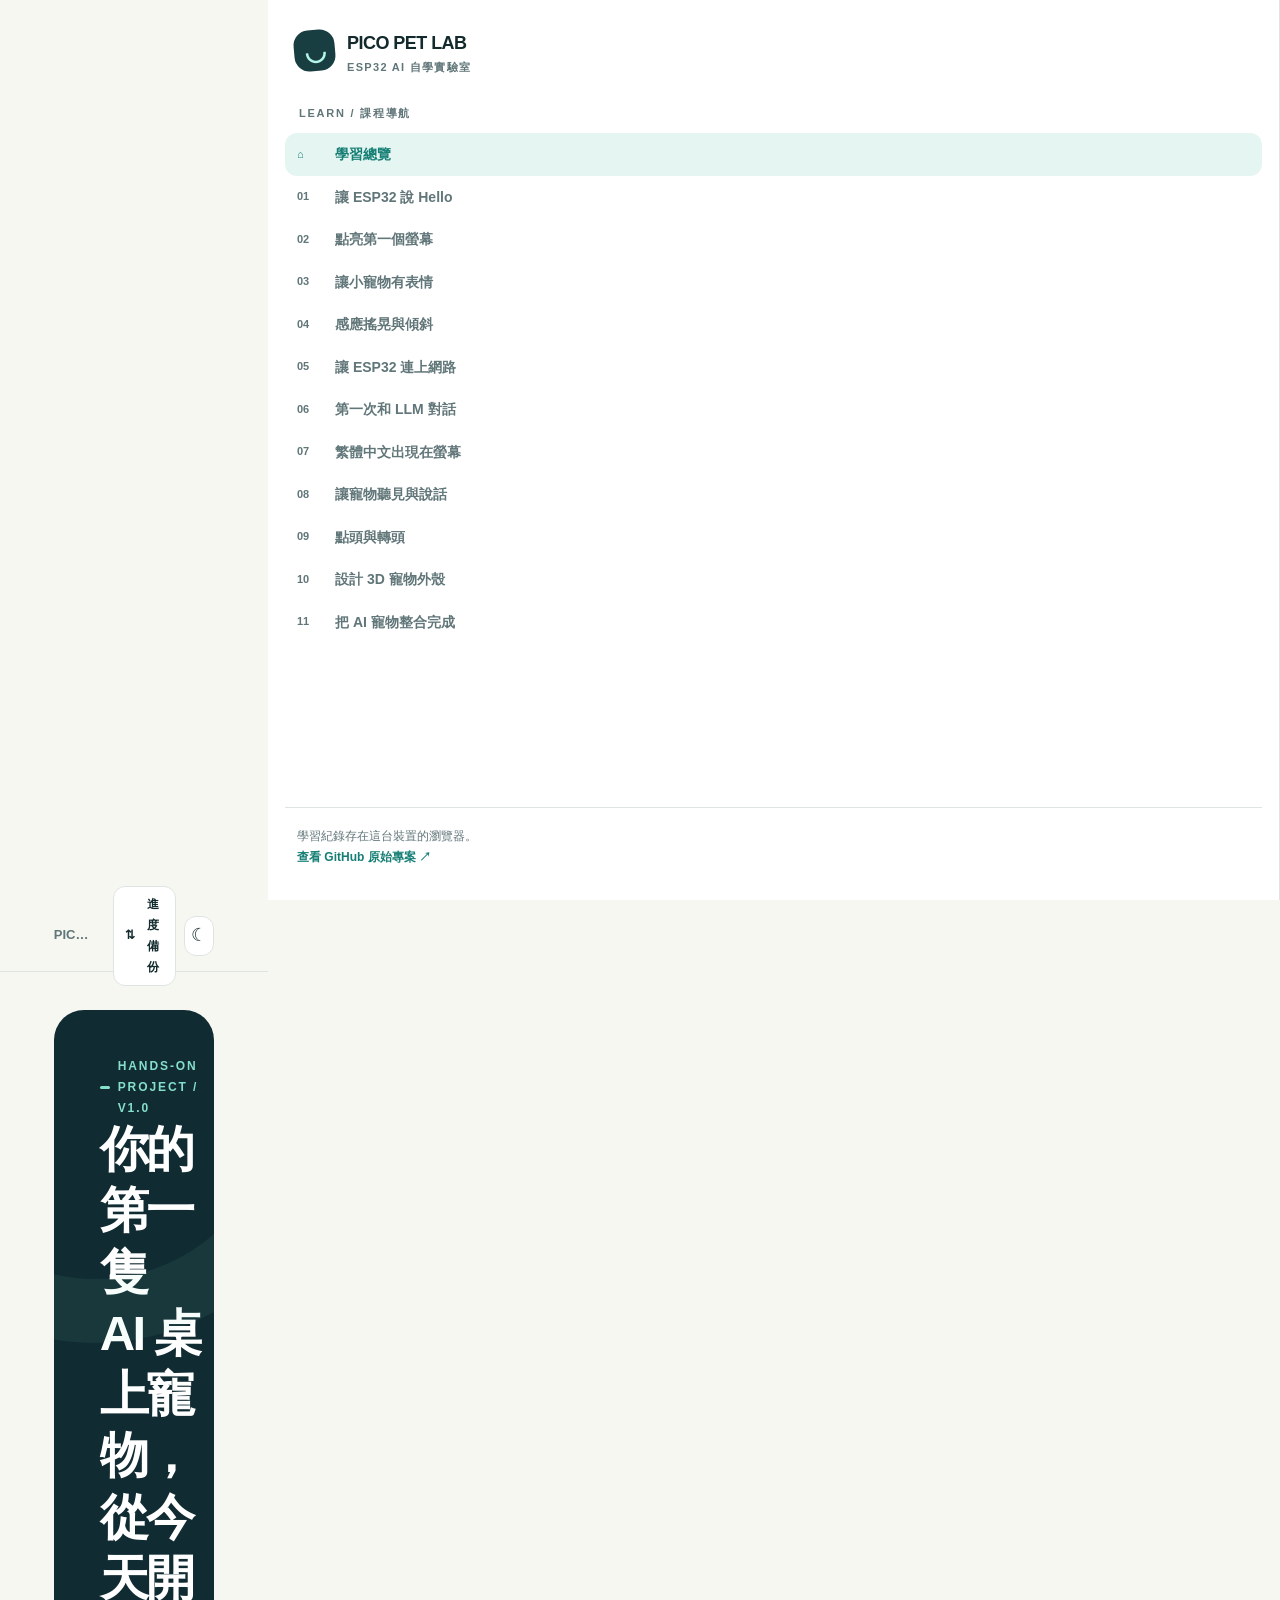
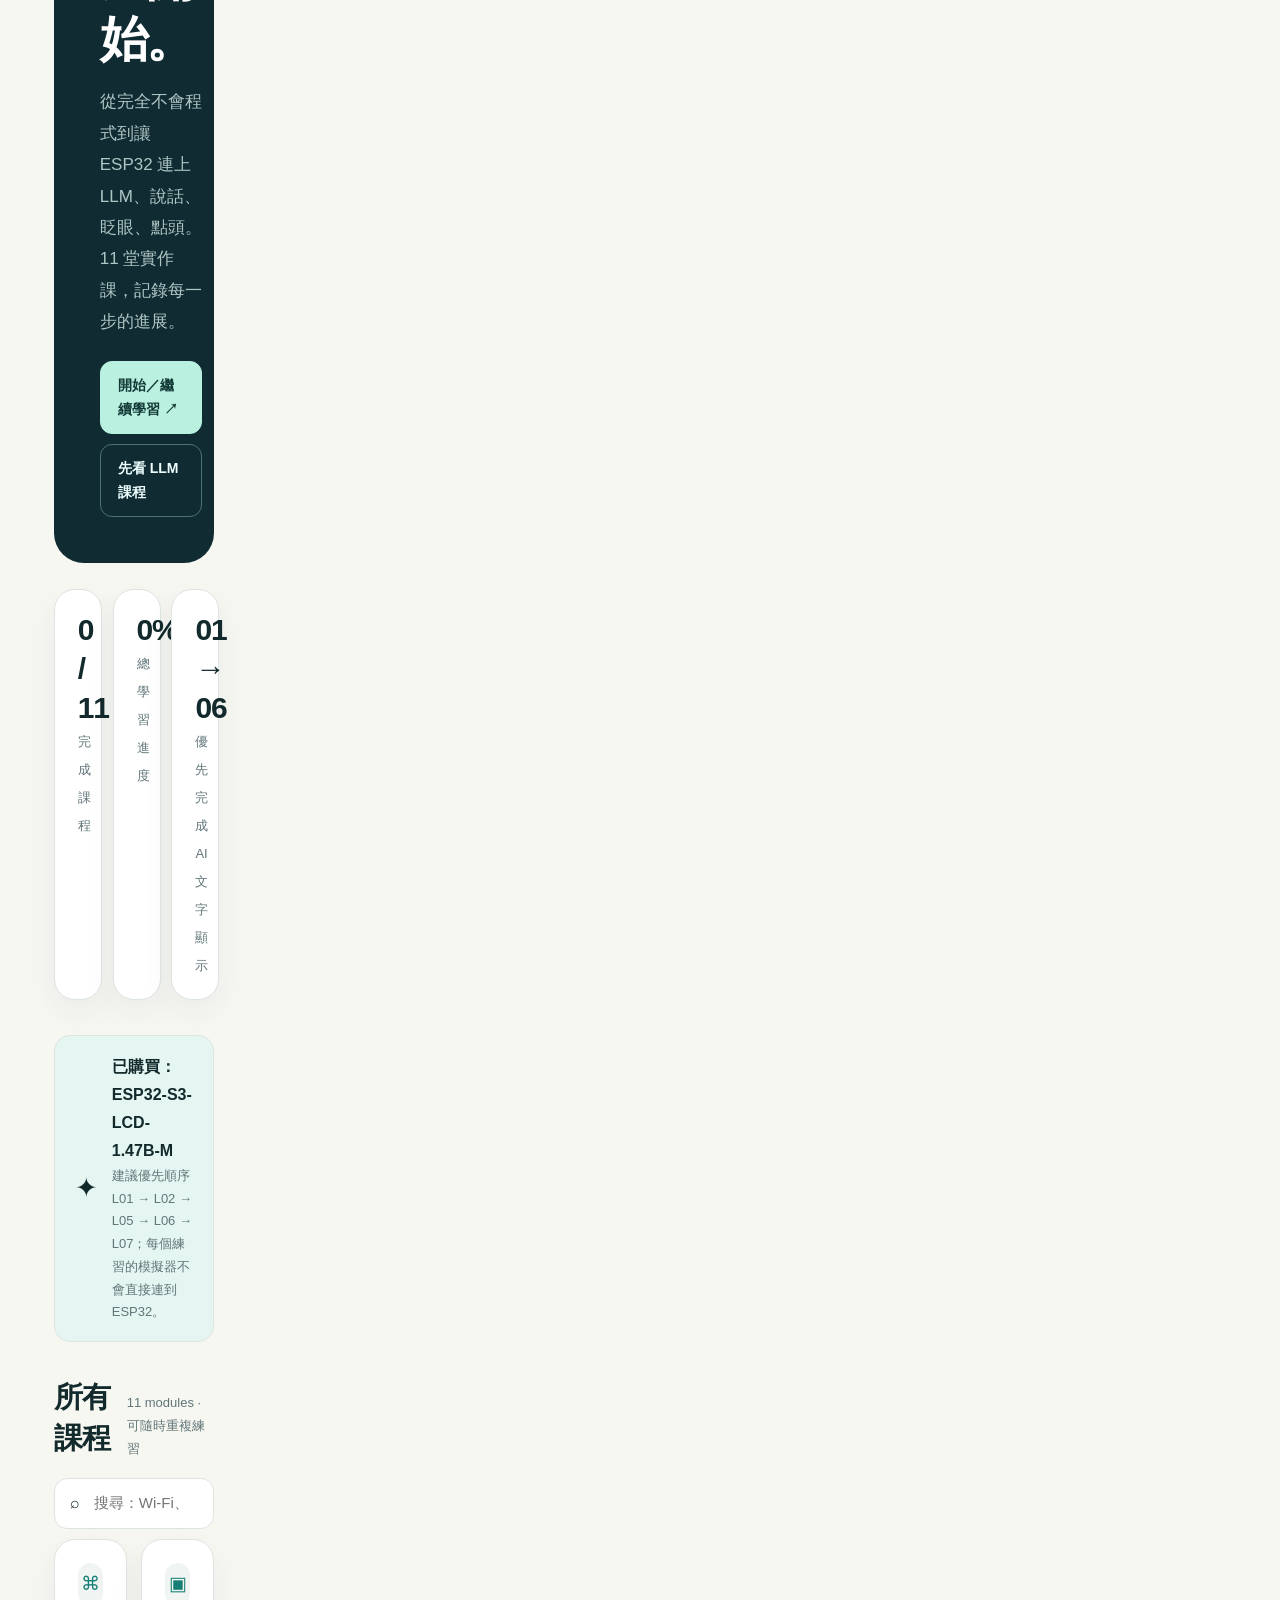
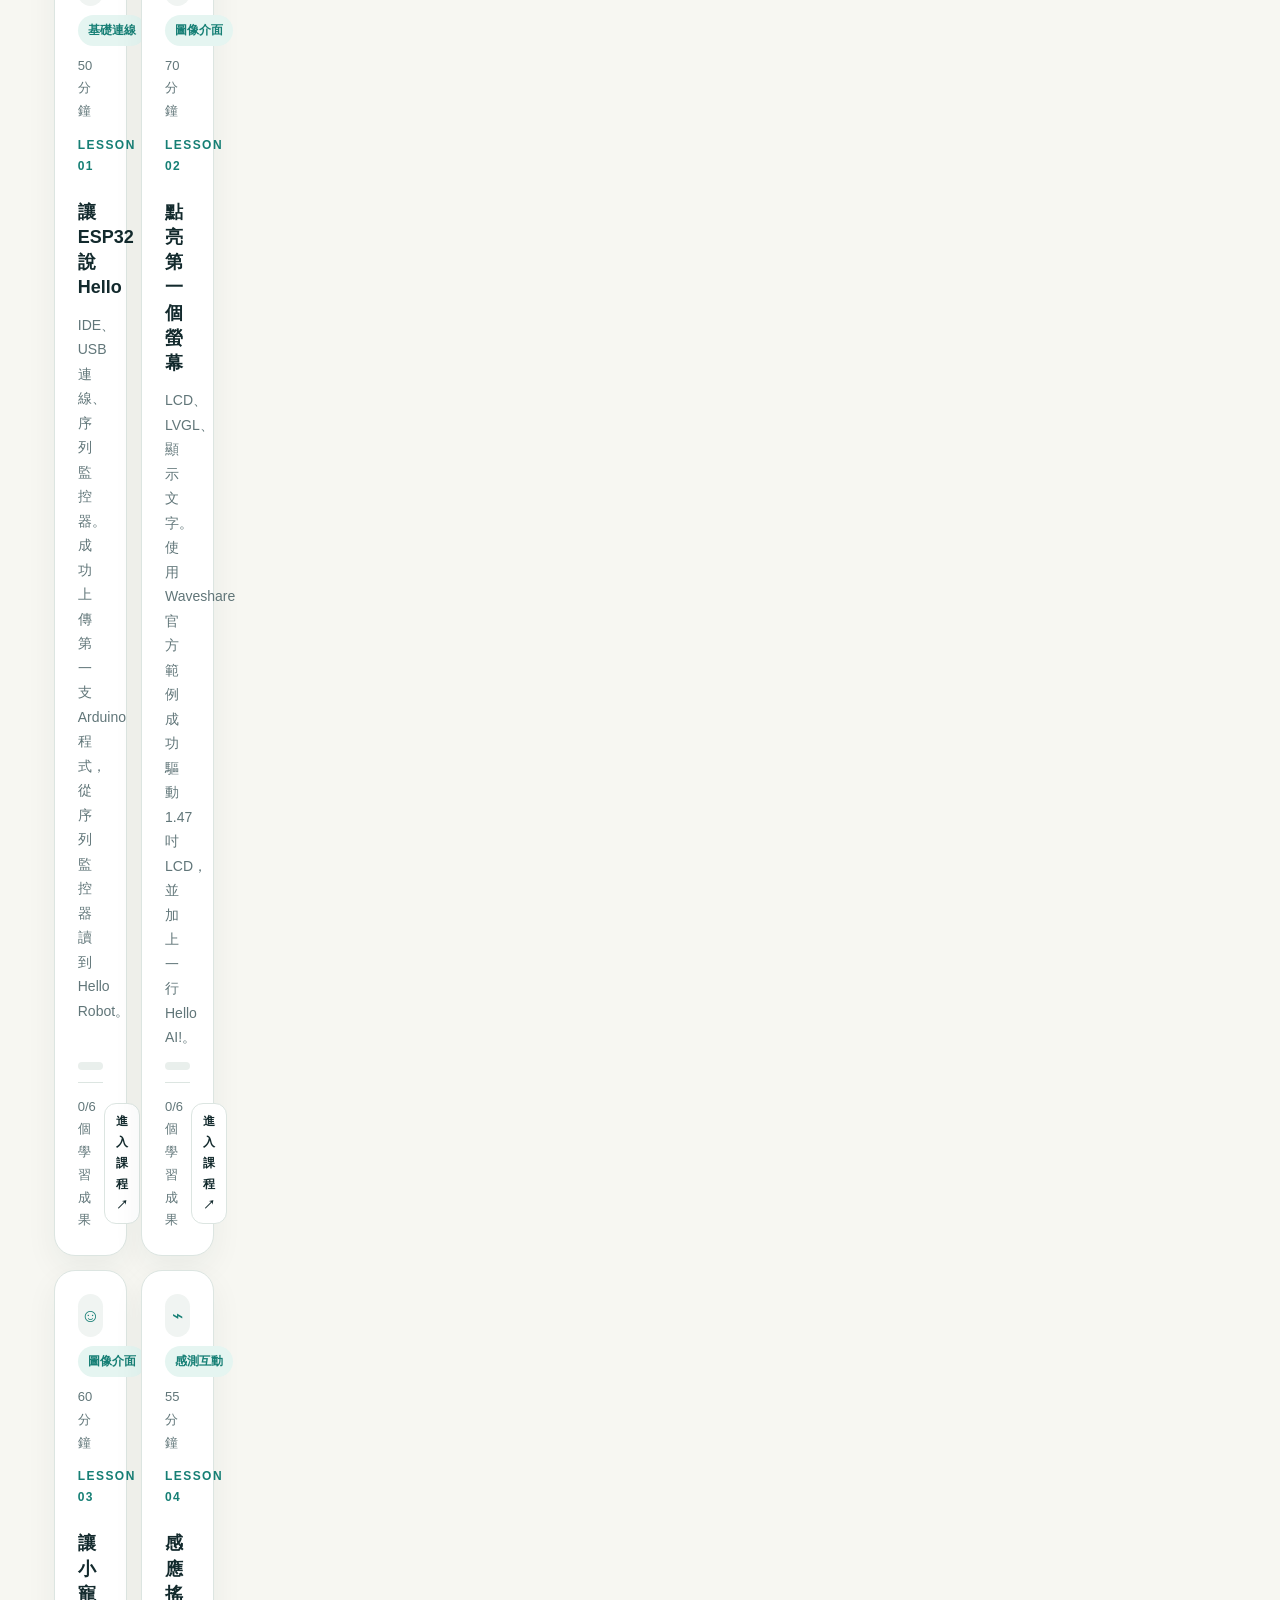
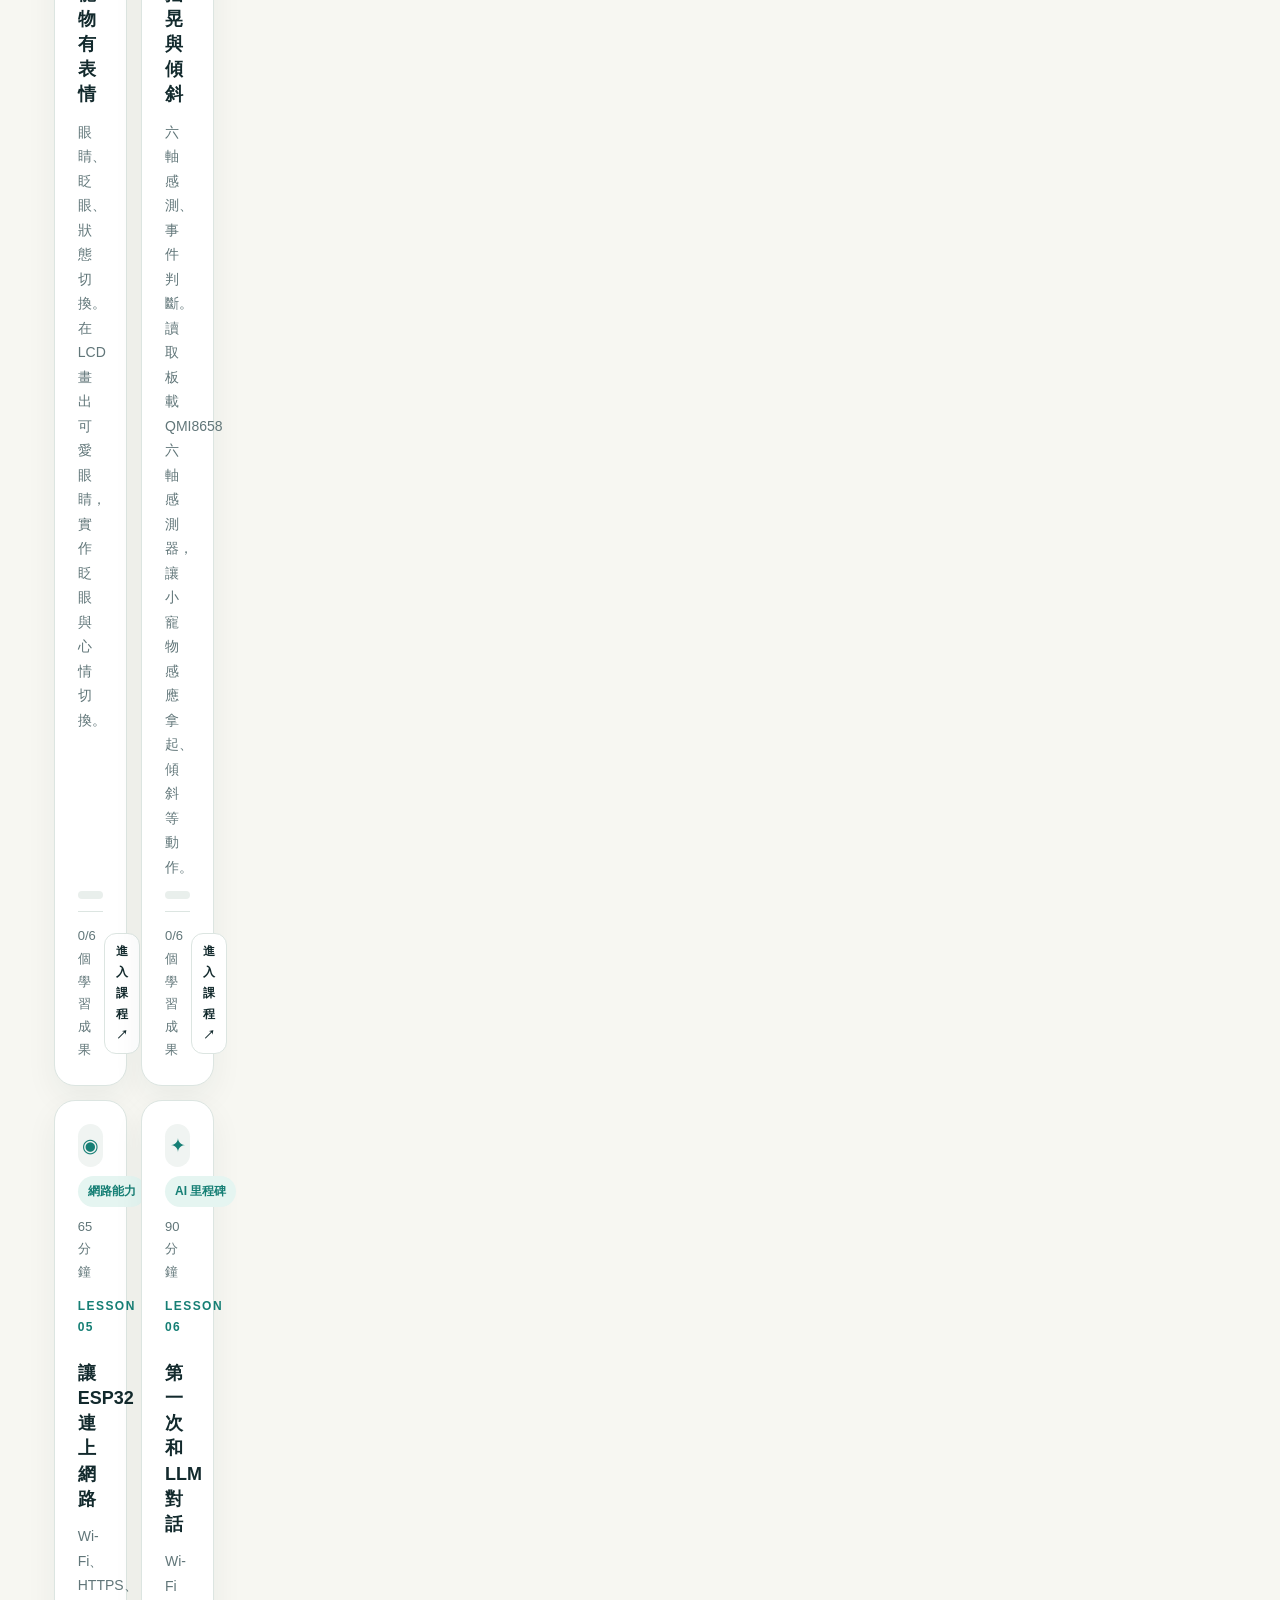
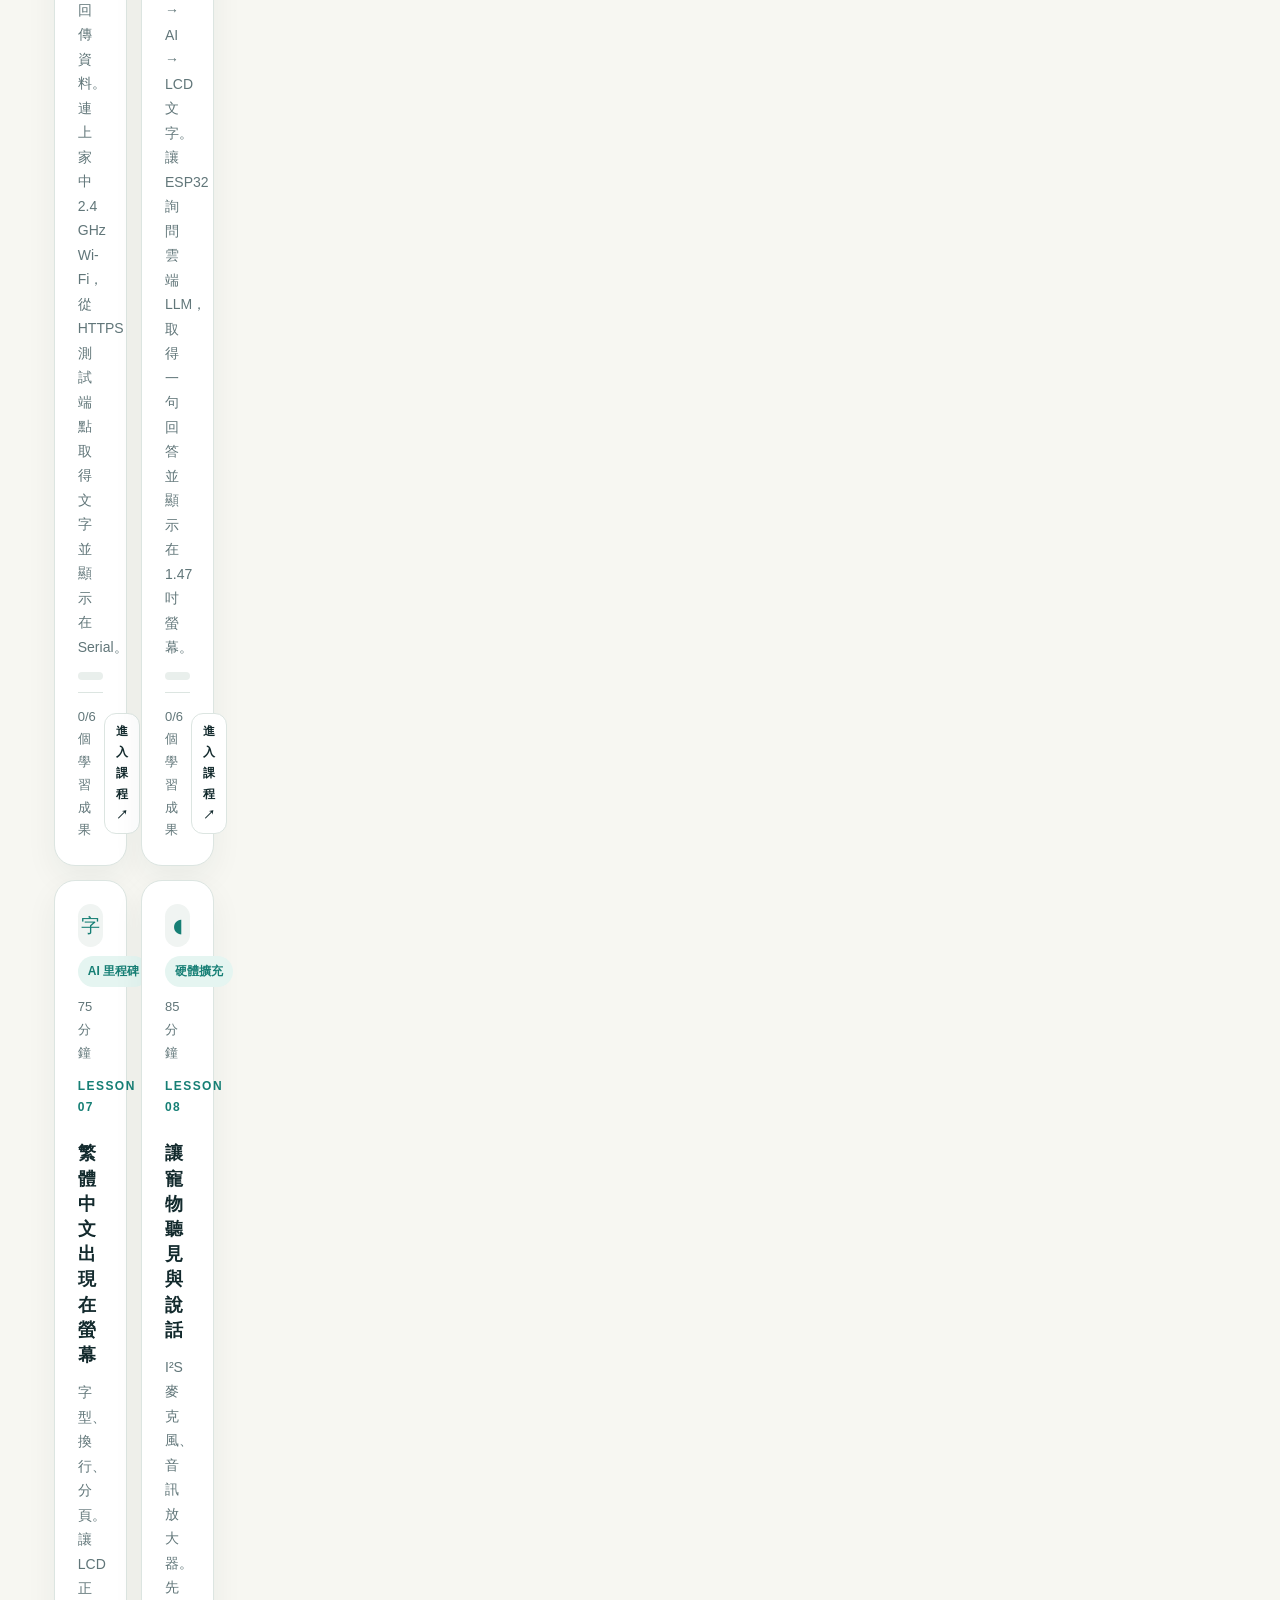
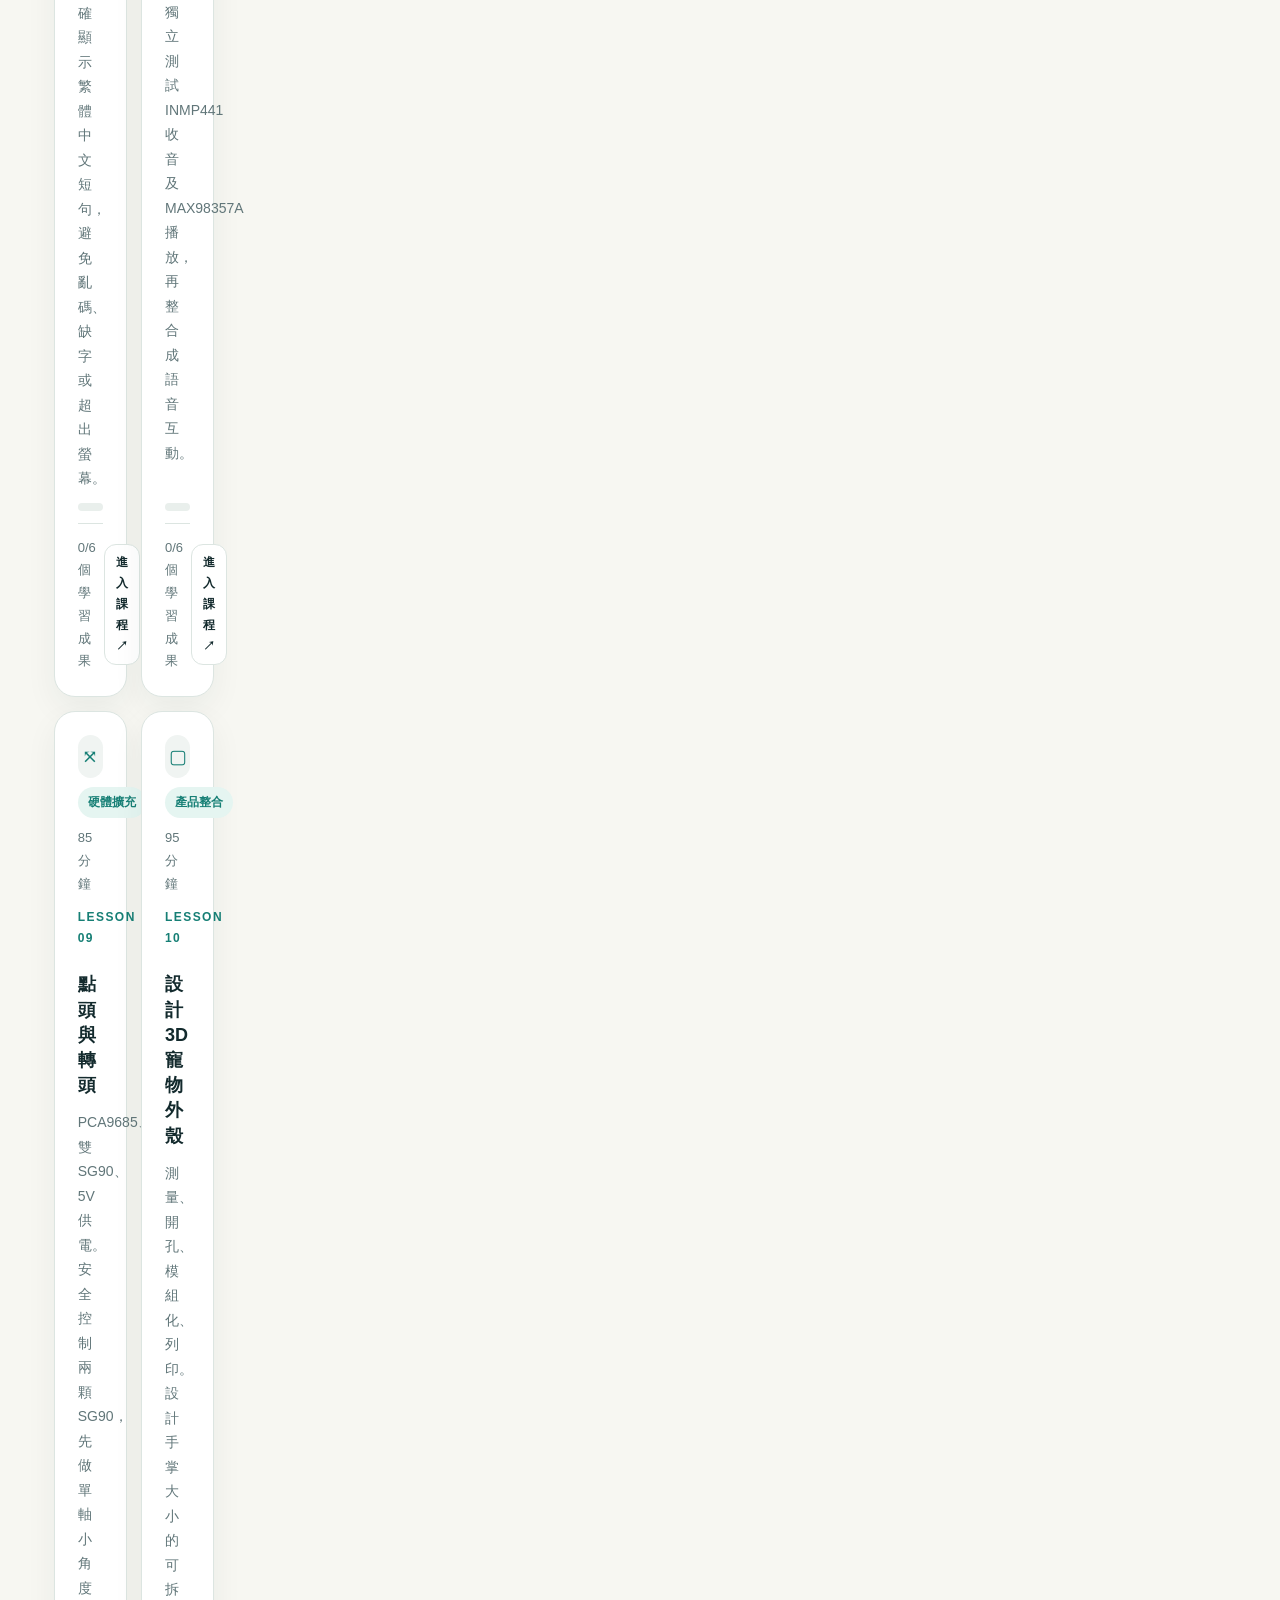
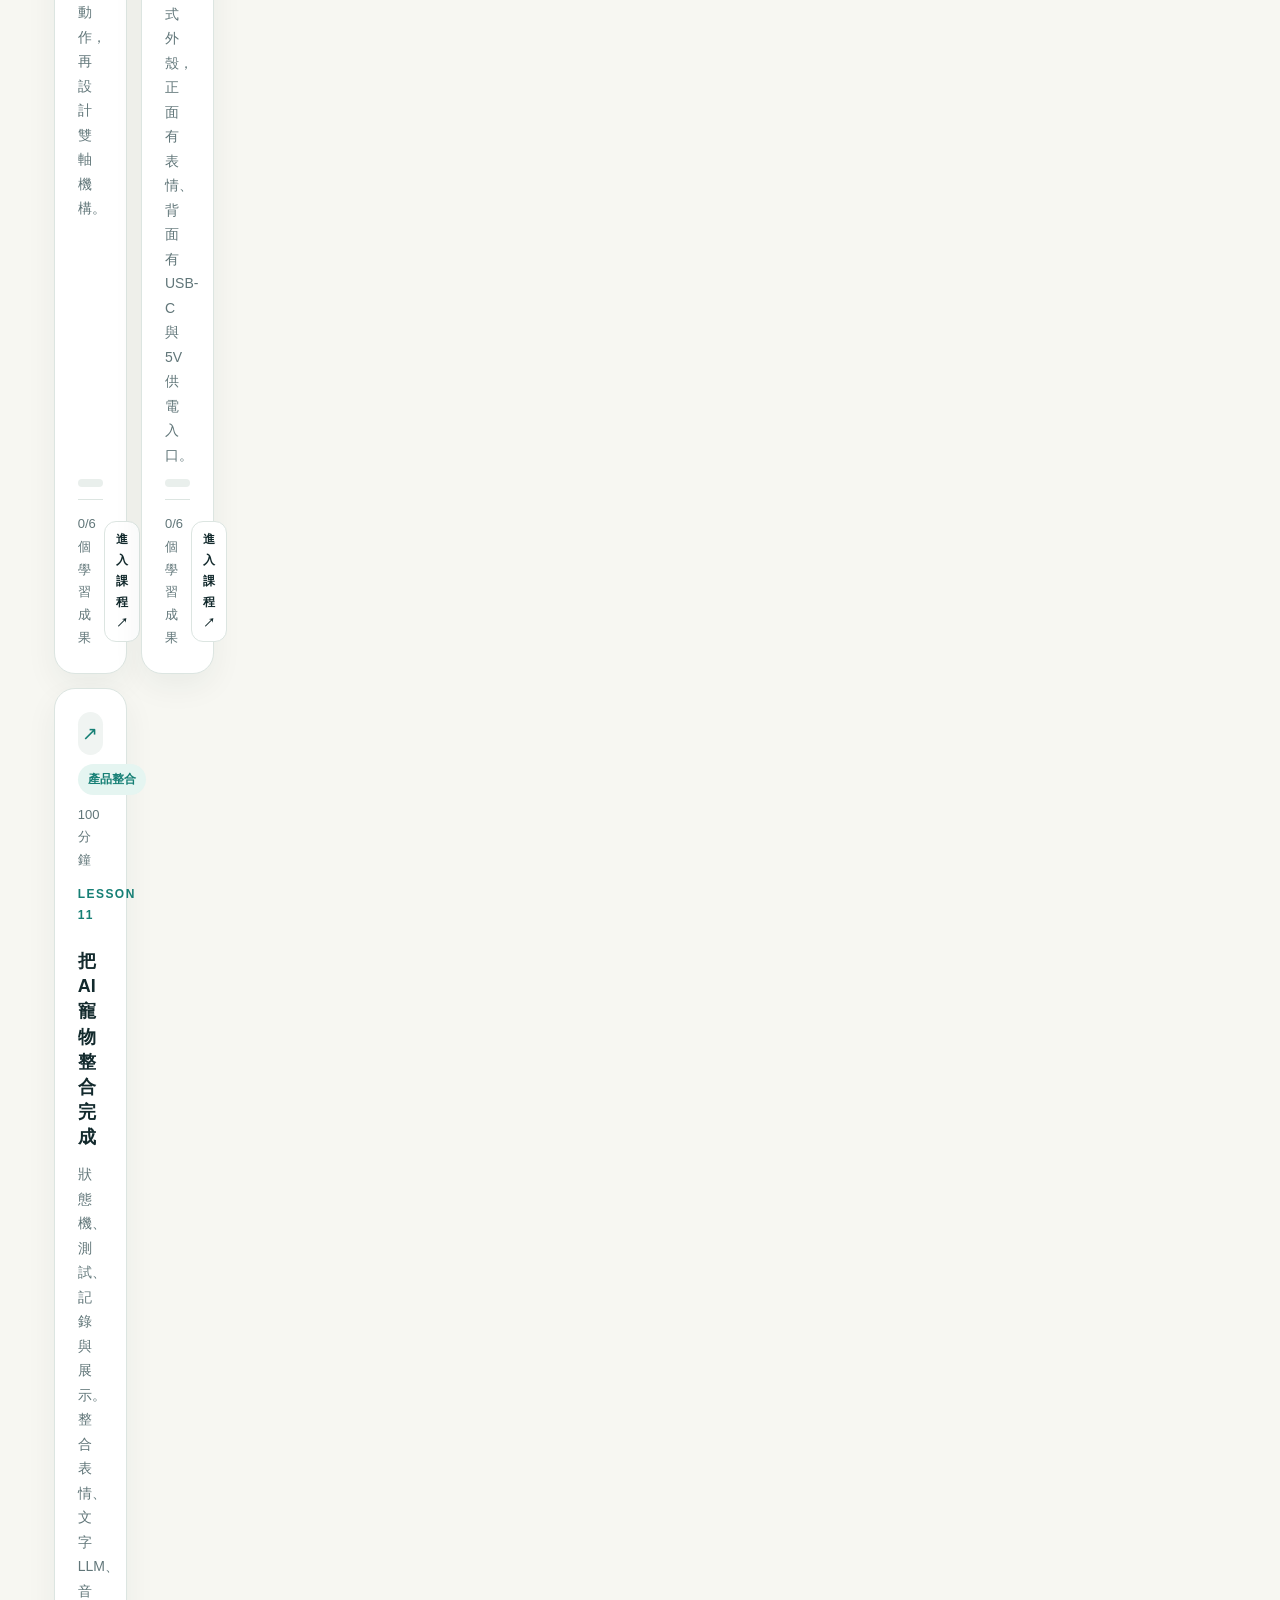
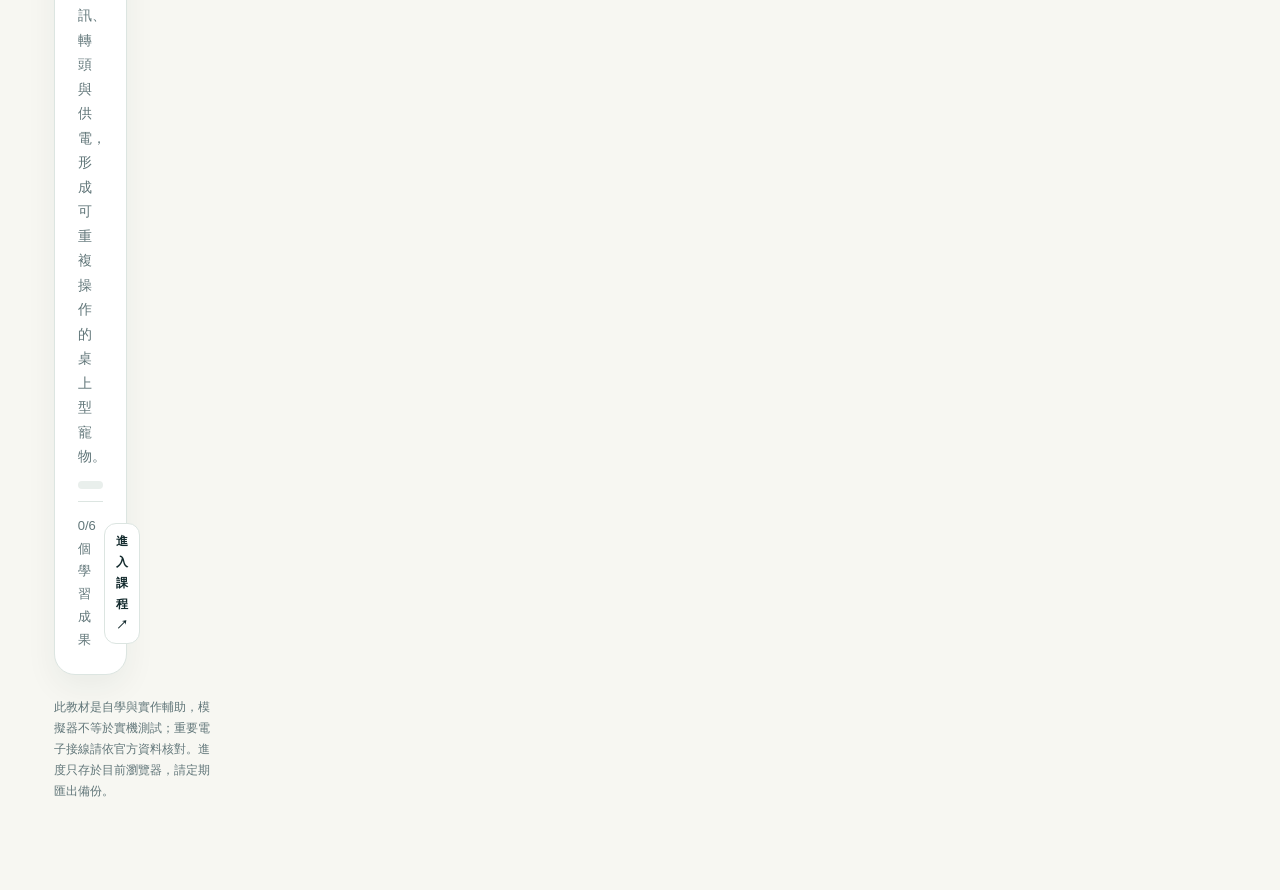
==== index.html @ 8825a6a1 "feat: publish index.html for ESP32 course website" ====
<!doctype html>
<html lang="zh-Hant">
<head>
<meta charset="utf-8">
<meta name="viewport" content="width=device-width,initial-scale=1">
<meta name="theme-color" content="#102b32">
<meta name="description" content="PICO PET LAB：ESP32-S3-LCD-1.47B-M 零基礎到 AI 寵物的 11 堂互動式 HTML 課程，含練習模擬、測驗、筆記與進度備份。">
<title>互動學習首頁｜PICO PET LAB</title>
<link rel="stylesheet" href="assets/style.css">
<script defer src="assets/courses.js"></script>
<script defer src="assets/app.js"></script>
</head>
<body>
<div class="layout"><div class="sidebar-scrim" id="scrim"></div><aside class="sidebar" id="sidebar" aria-label="課程導覽"></aside><div class="main"><header id="topbar" class="topbar"></header><main id="app" tabindex="-1"></main></div></div>
<div id="backup-modal" class="modal-back" aria-hidden="true" role="dialog" aria-modal="true" aria-labelledby="backup-title"><div class="modal"><div class="modal-head"><h2 id="backup-title">學習進度備份</h2><button id="backup-close" class="icon-btn" aria-label="關閉">×</button></div><p>你的勾選、測驗答案、筆記儲存在目前這台裝置的瀏覽器，不會自動同步到 GitHub 或其他裝置。建議每週匯出一次 JSON 備份。</p><div class="controls"><button class="btn primary" id="export-progress">↓ 匯出進度 JSON</button><label class="btn" for="import-progress">↑ 匯入進度 JSON</label><input type="file" id="import-progress" accept="application/json,.json" style="display:none"></div><hr style="border:0;border-top:1px solid var(--line);margin:20px 0"><p>只有確定不需要舊資料時才清除。匯入會要求確認後覆蓋目前資料。</p><button class="btn danger" id="reset-progress">清除所有學習進度</button></div></div><div id="toast" class="toast" role="status" aria-live="polite"></div>
<noscript><div style="padding:32px;font-family:sans-serif">此互動課程需要啟用瀏覽器 JavaScript。你仍可在 GitHub 的 docs/ 目錄閱讀 Markdown 版課程。</div></noscript>
</body></html>
---- assets/style.css ----
:root{--bg:#f7f7f2;--surface:#fff;--surface2:#f0f4f2;--surface3:#e9efec;--ink:#132a2d;--muted:#617679;--line:#dce5e1;--teal:#167f75;--teal2:#e5f5f1;--orange:#ed9e67;--dark:#102b32;--shadow:0 12px 32px rgba(16,49,48,.06);--r:21px;--font:-apple-system,BlinkMacSystemFont,"Noto Sans TC","PingFang TC","Microsoft JhengHei",sans-serif}
*{box-sizing:border-box}html{scroll-behavior:smooth}body{margin:0;background:var(--bg);font-family:var(--font);font-size:16px;line-height:1.75;color:var(--ink)}button,input,textarea,select{font:inherit}button{cursor:pointer}a{color:var(--teal);text-decoration:none}a:hover{text-decoration:underline}button:focus-visible,a:focus-visible,input:focus-visible,textarea:focus-visible,select:focus-visible{outline:3px solid #ffbc80;outline-offset:3px}::selection{background:#bfe9df}
body.dark{--bg:#111d21;--surface:#1b2b30;--surface2:#20363a;--surface3:#2e4448;--ink:#edf6f2;--muted:#b1c5c3;--line:#375057;--teal:#7cdbca;--teal2:#233c3b;--dark:#0b1f25;--shadow:none}
.layout{display:grid;grid-template-columns:268px minmax(0,1fr);min-height:100vh}
.sidebar{background:var(--surface);border-right:1px solid var(--line);position:sticky;top:0;height:100vh;overflow-y:auto;display:flex;flex-direction:column;padding:24px 17px;z-index:10}
.brand{display:flex;gap:12px;align-items:center;padding:4px 9px 20px;font-size:18px;font-weight:900;color:var(--ink);letter-spacing:-.03em}.brand:hover{text-decoration:none}.brand .brandmark{width:41px;height:41px;flex:none;background:#183e42;color:#b5f5e8;border-radius:15px;display:grid;place-items:center;font-size:25px;transform:rotate(-5deg)}.brand small{font-size:11px;letter-spacing:.12em;color:var(--muted);display:block;font-weight:600;line-height:1.3}
.side-label{text-transform:uppercase;font-size:11px;letter-spacing:.16em;font-weight:800;color:var(--muted);padding:10px 14px}.nav-link{display:flex;align-items:center;gap:11px;border-radius:12px;padding:9px 12px;color:var(--muted);font-size:14px;font-weight:600;transition:background .2s,color .2s}.nav-link:hover{background:var(--surface2);color:var(--ink);text-decoration:none}.nav-link.active{background:var(--teal2);color:var(--teal)}.nav-num{font-size:11px;width:27px;flex:none;color:inherit;font-variant-numeric:tabular-nums}.nav-done{margin-left:auto;color:#399d88;font-size:15px}.side-spacer{flex:1}.side-foot{margin-top:18px;border-top:1px solid var(--line);padding:18px 12px 8px;color:var(--muted);font-size:12px}.side-foot a{font-weight:700}
.main{min-width:0}.topbar{position:sticky;top:0;z-index:6;height:72px;padding:12px clamp(20px,4.2vw,64px);display:flex;align-items:center;gap:16px;background:color-mix(in srgb,var(--bg),transparent 6%);backdrop-filter:blur(12px);border-bottom:1px solid var(--line)}.breadcrumb{font-size:13px;color:var(--muted);font-weight:700;white-space:nowrap;overflow:hidden;text-overflow:ellipsis}.top-actions{margin-left:auto;display:flex;align-items:center;gap:8px}.icon-btn{background:var(--surface);border:1px solid var(--line);color:var(--ink);border-radius:12px;width:40px;height:40px;display:grid;place-items:center;font-size:18px}.icon-btn:hover{background:var(--surface2)}.menu-btn{display:none}
.container{max-width:1130px;margin:0 auto;padding:38px clamp(20px,4.2vw,64px) 88px}.eyebrow{font-size:12px;font-weight:800;text-transform:uppercase;letter-spacing:.16em;color:var(--teal);display:flex;align-items:center;gap:8px}.eyebrow:before{content:"";width:24px;height:3px;border-radius:2px;background:var(--teal)}
h1,h2,h3,p{margin-top:0}h1{font-size:clamp(30px,4.5vw,49px);line-height:1.25;letter-spacing:-.055em;font-weight:850;margin-bottom:16px}h2{font-size:clamp(22px,2.4vw,29px);line-height:1.4;letter-spacing:-.035em;margin-bottom:15px}h3{font-size:18px;line-height:1.4;margin-bottom:10px}.lede{font-size:17px;line-height:1.85;color:var(--muted);max-width:720px}.muted{color:var(--muted)}.small{font-size:13px}.bold{font-weight:750}
.hero{background:var(--dark);color:#f3fcf9;border-radius:30px;padding:clamp(24px,4vw,46px);min-height:304px;display:grid;grid-template-columns:1.4fr 1fr;gap:18px;overflow:hidden;position:relative}.hero:after{content:"";position:absolute;width:360px;height:360px;right:-125px;top:-155px;border-radius:50%;border:64px solid rgba(124,219,202,.07)}.hero h1{color:white}.hero .lede{color:#afc5c4}.hero .eyebrow{color:#84dfcb}.hero .eyebrow:before{background:#84dfcb}.hero-actions{display:flex;gap:10px;flex-wrap:wrap;margin-top:23px}.hero-art{display:grid;place-items:center;position:relative;z-index:1}
.pet-shell{position:relative;width:182px;height:160px;background:#f6f5ec;border-radius:58px 58px 46px 46px;box-shadow:inset -11px -10px 0 #d7e3db,0 19px 0 -10px #799492;display:grid;place-items:center;transform:rotate(-5deg);animation:float 4s ease-in-out infinite}.pet-screen{width:143px;height:121px;background:#203f46;border-radius:29px;display:flex;flex-direction:column;align-items:center;justify-content:center;gap:15px}.pet-eyes{display:flex;gap:36px}.pet-eyes i{display:block;width:18px;height:29px;border-radius:20px;background:#8de9d8;box-shadow:0 0 15px #69cfbe55;animation:blink 5s ease-in-out infinite}.pet-mouth{width:24px;height:12px;border-bottom:4px solid #ffc7a4;border-radius:0 0 20px 20px}.pet-feet{height:18px;width:125px;border-radius:6px 6px 14px 14px;background:#8aa4a0;position:absolute;bottom:-23px;left:30px}@keyframes float{50%{transform:translateY(-8px) rotate(-4deg)}}@keyframes blink{0%,91%,96%,100%{transform:scaleY(1)}93%{transform:scaleY(.12)}}
.btn{display:inline-flex;align-items:center;gap:7px;justify-content:center;padding:11px 17px;border:1px solid var(--line);border-radius:12px;background:var(--surface);color:var(--ink);font-weight:750;font-size:14px;min-height:42px;transition:transform .16s,background .16s;text-decoration:none}.btn:hover{transform:translateY(-1px);text-decoration:none;background:var(--surface2)}.btn.primary{background:#167e74;border-color:#167e74;color:#fff}.btn.primary:hover{background:#0b625a}.btn.on-dark{background:#b9f0df;color:#123836;border-color:#b9f0df}.btn.smallbtn{padding:7px 11px;font-size:12px;min-height:34px}.btn.danger{color:#b24c39}.btn:disabled{cursor:not-allowed;opacity:.5}.pill{border-radius:20px;background:var(--teal2);color:var(--teal);font-weight:800;font-size:12px;padding:5px 10px;white-space:nowrap}.pill.warn{background:#fff2e5;color:#9c5f29}.pill.neutral{background:var(--surface2);color:var(--muted)}body.dark .pill.warn{background:#49382b;color:#ffd49e}
.stats{display:grid;grid-template-columns:repeat(3,minmax(0,1fr));gap:16px;margin:26px 0 35px}.stat,.panel,.lesson-card{background:var(--surface);border:1px solid var(--line);border-radius:var(--r);box-shadow:var(--shadow)}.stat{padding:20px 23px}.stat strong{font-size:30px;line-height:1.3;display:block;letter-spacing:-.04em}.stat span{font-size:13px;color:var(--muted)}
.section-header{display:flex;align-items:baseline;justify-content:space-between;gap:15px;margin:35px 0 18px}.section-header h2{margin:0}.section-header span{font-size:13px;color:var(--muted)}.course-grid{display:grid;grid-template-columns:repeat(2,minmax(0,1fr));gap:14px}.lesson-card{padding:23px;display:flex;flex-direction:column;gap:12px;transition:transform .18s,border-color .18s}.lesson-card:hover{border-color:#93d1c3;transform:translateY(-3px)}.card-meta{display:flex;align-items:center;gap:9px;flex-wrap:wrap}.round-icon{background:var(--surface2);border-radius:13px;color:var(--teal);font-size:19px;display:grid;place-items:center;width:43px;height:43px}.lesson-card h3{margin:3px 0 0}.lesson-card p{font-size:14px;color:var(--muted);margin:0;flex:1}.card-bottom{border-top:1px solid var(--line);padding-top:13px;display:flex;justify-content:space-between;align-items:center;gap:8px;font-size:13px}.progress-track{height:8px;background:var(--surface3);border-radius:15px;overflow:hidden}.progress-fill{height:100%;background:linear-gradient(90deg,#209d85,#7cdbca);border-radius:15px;width:0;transition:width .4s}
.panel{padding:clamp(20px,3vw,30px);margin-bottom:16px}.panel-head{display:flex;align-items:flex-start;justify-content:space-between;gap:16px;margin-bottom:15px}.panel-head p{margin-bottom:0}.section-number{font-size:12px;font-weight:800;color:var(--teal);letter-spacing:.12em;margin-bottom:8px}.section-text{color:var(--muted);margin:4px 0 16px}.bullet-points{padding-left:21px;margin:12px 0 0}.bullet-points li{margin:7px 0}.bullet-points li::marker{color:var(--teal)}
.lesson-header{margin-bottom:25px}.lesson-header .meta-row{display:flex;gap:10px;align-items:center;flex-wrap:wrap;margin-bottom:12px}.goal{border-left:4px solid var(--teal);background:var(--teal2);padding:17px 20px;border-radius:0 12px 12px 0;font-size:15px;margin:20px 0}.meta-tools{display:flex;gap:8px;flex-wrap:wrap}.tool-chip{background:var(--surface2);border:1px solid var(--line);border-radius:10px;padding:5px 10px;color:var(--muted);font-size:12px;font-weight:600}
.code-wrap{border:1px solid #2d5052;background:#142b32;color:#def6ed;border-radius:14px;overflow:hidden;margin:20px 0 14px}.code-toolbar{background:#1f4047;border-bottom:1px solid #35575d;display:flex;align-items:center;justify-content:space-between;padding:8px 13px;font-size:12px;color:#b4d9d6;gap:10px}.code-toolbar button{border:1px solid #517178;background:transparent;color:#d8f4ed;border-radius:8px;padding:4px 10px;font-weight:700}.code-wrap pre{overflow:auto;white-space:pre;tab-size:2;padding:18px;font-family:ui-monospace,SFMono-Regular,Menlo,Monaco,Consolas,monospace;line-height:1.7;font-size:13px;margin:0}
.practice-head{display:flex;align-items:start;justify-content:space-between;gap:10px}.sim-card{padding:20px;background:var(--surface2);border:1px solid var(--line);border-radius:17px;margin-top:15px}.sim-note{margin-top:11px;font-size:12px;color:var(--muted)}.sim-display{border-radius:17px;background:#1d343f;color:#c6f3e8;min-height:150px;padding:22px;display:flex;flex-direction:column;justify-content:center;align-items:center;text-align:center;position:relative;overflow:hidden}.sim-display pre{white-space:pre-wrap;text-align:left;width:100%;font-size:13px;font-family:ui-monospace,monospace;margin:0;color:#baf3db;max-height:180px;overflow:auto}.sim-display .screen-lines{font-weight:700;line-height:1.5;word-break:break-word;max-width:230px}.sim-display .sim-eye-row{display:flex;gap:25px;margin-bottom:16px}.sim-display .sim-eye{width:16px;height:24px;border-radius:20px;background:#91f1dc;transition:height .15s}.sim-display .sim-eye.blinking{height:3px}.sim-display .sim-smile{border-bottom:3px solid #ffba9d;border-radius:0 0 20px 20px;width:28px;height:13px}.sim-toolbar{display:flex;gap:10px;flex-wrap:wrap;margin:12px 0}.sim-toolbar input[type=text],.sim-toolbar select,.sim-toolbar input[type=number]{min-width:0;flex:1;border:1px solid var(--line);background:var(--surface);color:var(--ink);padding:10px 12px;border-radius:11px}.sim-toolbar label{font-size:13px;font-weight:700;color:var(--muted)}.sim-toolbar input[type=range]{width:100%;accent-color:var(--teal)}.sim-status{font-size:12px;color:var(--muted);margin-top:10px;min-height:20px}.sim-widget{background:#1a333e;border:4px solid #c7d6ca;border-radius:24px;color:#d1f7ee;width:172px;min-height:198px;max-height:270px;padding:13px;text-align:center;display:flex;flex-direction:column;gap:12px;align-items:center;justify-content:center;margin:auto;box-shadow:0 12px 24px #0e1b1e35}.sim-widget .sim-eye-row{gap:25px}
.quiz-item{border:1px solid var(--line);border-radius:14px;padding:17px;margin-bottom:12px}.quiz-item strong{display:block;margin-bottom:10px}.quiz-options{display:grid;gap:7px}.quiz-option{background:var(--surface2);color:var(--ink);border:1px solid var(--line);padding:10px 12px;border-radius:11px;text-align:left;font-size:14px;line-height:1.5}.quiz-option.selected{border-color:var(--teal);background:var(--teal2)}.quiz-option.correct{border-color:#35a078;background:#e0f6e8;color:#165b44}.quiz-option.wrong{border-color:#d67a5c;background:#fff0e8;color:#9c4c37}body.dark .quiz-option.correct{background:#1d493d;color:#a4f7d5}body.dark .quiz-option.wrong{background:#553729;color:#ffbea2}.quiz-feedback{font-size:13px;margin-top:9px;color:var(--muted)}.check-row{display:flex;gap:11px;align-items:flex-start;border-bottom:1px solid var(--line);padding:12px 3px;cursor:pointer}.check-row:last-child{border-bottom:0}.check-row input{width:19px;height:19px;accent-color:var(--teal);margin-top:5px;flex:none}.check-row span{flex:1}.check-row.completed span{text-decoration:line-through;color:var(--muted)}
textarea.note-field{width:100%;min-height:110px;resize:vertical;background:var(--surface2);color:var(--ink);border:1px solid var(--line);border-radius:13px;padding:14px}.controls{display:flex;gap:9px;flex-wrap:wrap}.challenge{padding:18px;border:1px dashed #d6b88c;background:color-mix(in srgb,var(--orange),transparent 93%);border-radius:13px;margin-top:14px}.challenge strong{display:block;color:var(--ink)}
.lesson-columns{display:grid;grid-template-columns:minmax(0,1fr) 255px;align-items:start;gap:20px}.lesson-side{position:sticky;top:90px}.side-panel{background:var(--surface);border:1px solid var(--line);border-radius:17px;padding:18px;margin-bottom:15px}.side-panel h3{font-size:15px}.side-panel a{display:block;font-size:13px;padding:7px 0;border-top:1px solid var(--line)}.lesson-footer{display:flex;justify-content:space-between;gap:8px;margin-top:28px}.tagline{font-size:12px;color:var(--muted);margin-top:22px}
.banner{background:var(--teal2);border:1px solid var(--line);padding:17px 20px;border-radius:16px;display:flex;gap:14px;align-items:center;margin:20px 0}.banner strong{display:block}.banner p{margin:0;color:var(--muted);font-size:13px}
.modal-back{position:fixed;inset:0;background:#09222388;display:none;align-items:center;justify-content:center;padding:20px;z-index:20}.modal-back.open{display:flex}.modal{background:var(--surface);padding:28px;max-width:530px;width:100%;border-radius:20px;border:1px solid var(--line);box-shadow:0 24px 60px #0004}.modal-head{display:flex;justify-content:space-between;align-items:center;gap:8px}.modal p{color:var(--muted);font-size:14px}.modal input[type=file]{display:block;width:100%;margin:15px 0;padding:10px;border:1px dashed var(--line);border-radius:10px}.toast{position:fixed;z-index:50;bottom:24px;right:24px;background:#183d3b;color:white;border-radius:12px;padding:12px 18px;box-shadow:0 10px 30px #0002;font-weight:650;font-size:14px;max-width:min(380px,90vw);opacity:0;pointer-events:none;transform:translateY(8px);transition:opacity .2s,transform .2s}.toast.show{opacity:1;transform:translateY(0)}
.search-box{display:flex;gap:12px;align-items:center;border:1px solid var(--line);background:var(--surface);padding:10px 15px;border-radius:13px;margin:17px 0 10px}.search-box input{border:0;background:transparent;color:var(--ink);font-size:15px;outline:0;flex:1;width:100%}.empty{padding:28px;color:var(--muted);border:1px dashed var(--line);border-radius:15px;text-align:center}
@media(max-width:1100px){.lesson-columns{grid-template-columns:1fr}.lesson-side{position:static;order:-1;display:grid;grid-template-columns:repeat(2,minmax(0,1fr));gap:12px}.side-panel{margin:0}.side-panel a{display:inline-block;margin-right:12px}}
@media(max-width:850px){.layout{grid-template-columns:1fr}.sidebar{position:fixed;transform:translateX(-110%);transition:transform .2s;width:280px;box-shadow:0 20px 70px #0002}.sidebar.open{transform:translateX(0)}.sidebar-scrim{display:none;position:fixed;inset:0;z-index:9;background:#0d252977}.sidebar-scrim.open{display:block}.menu-btn{display:grid}.topbar{padding:12px 18px}.container{padding:26px 18px 72px}.hero{grid-template-columns:1.3fr .7fr}.course-grid{grid-template-columns:1fr}}
@media(max-width:600px){body{font-size:15px}.hero{grid-template-columns:1fr;min-height:0}.hero-art{margin:14px 0 18px}.hero .pet-shell{transform:scale(.8)}.hero h1{font-size:32px}.stats{grid-template-columns:repeat(3,minmax(0,1fr));gap:8px}.stat{padding:13px}.stat strong{font-size:25px}.stat span{font-size:11px}.lesson-side{grid-template-columns:1fr}.panel{padding:18px}.lesson-footer{flex-direction:column}.lesson-footer .btn{width:100%}.sim-card{padding:12px}.top-actions .btn-text{display:none}.breadcrumb{font-size:12px}.toast{bottom:15px;right:15px}}
@media(prefers-reduced-motion:reduce){*,*:before,*:after{animation:none!important;transition:none!important;scroll-behavior:auto!important}}
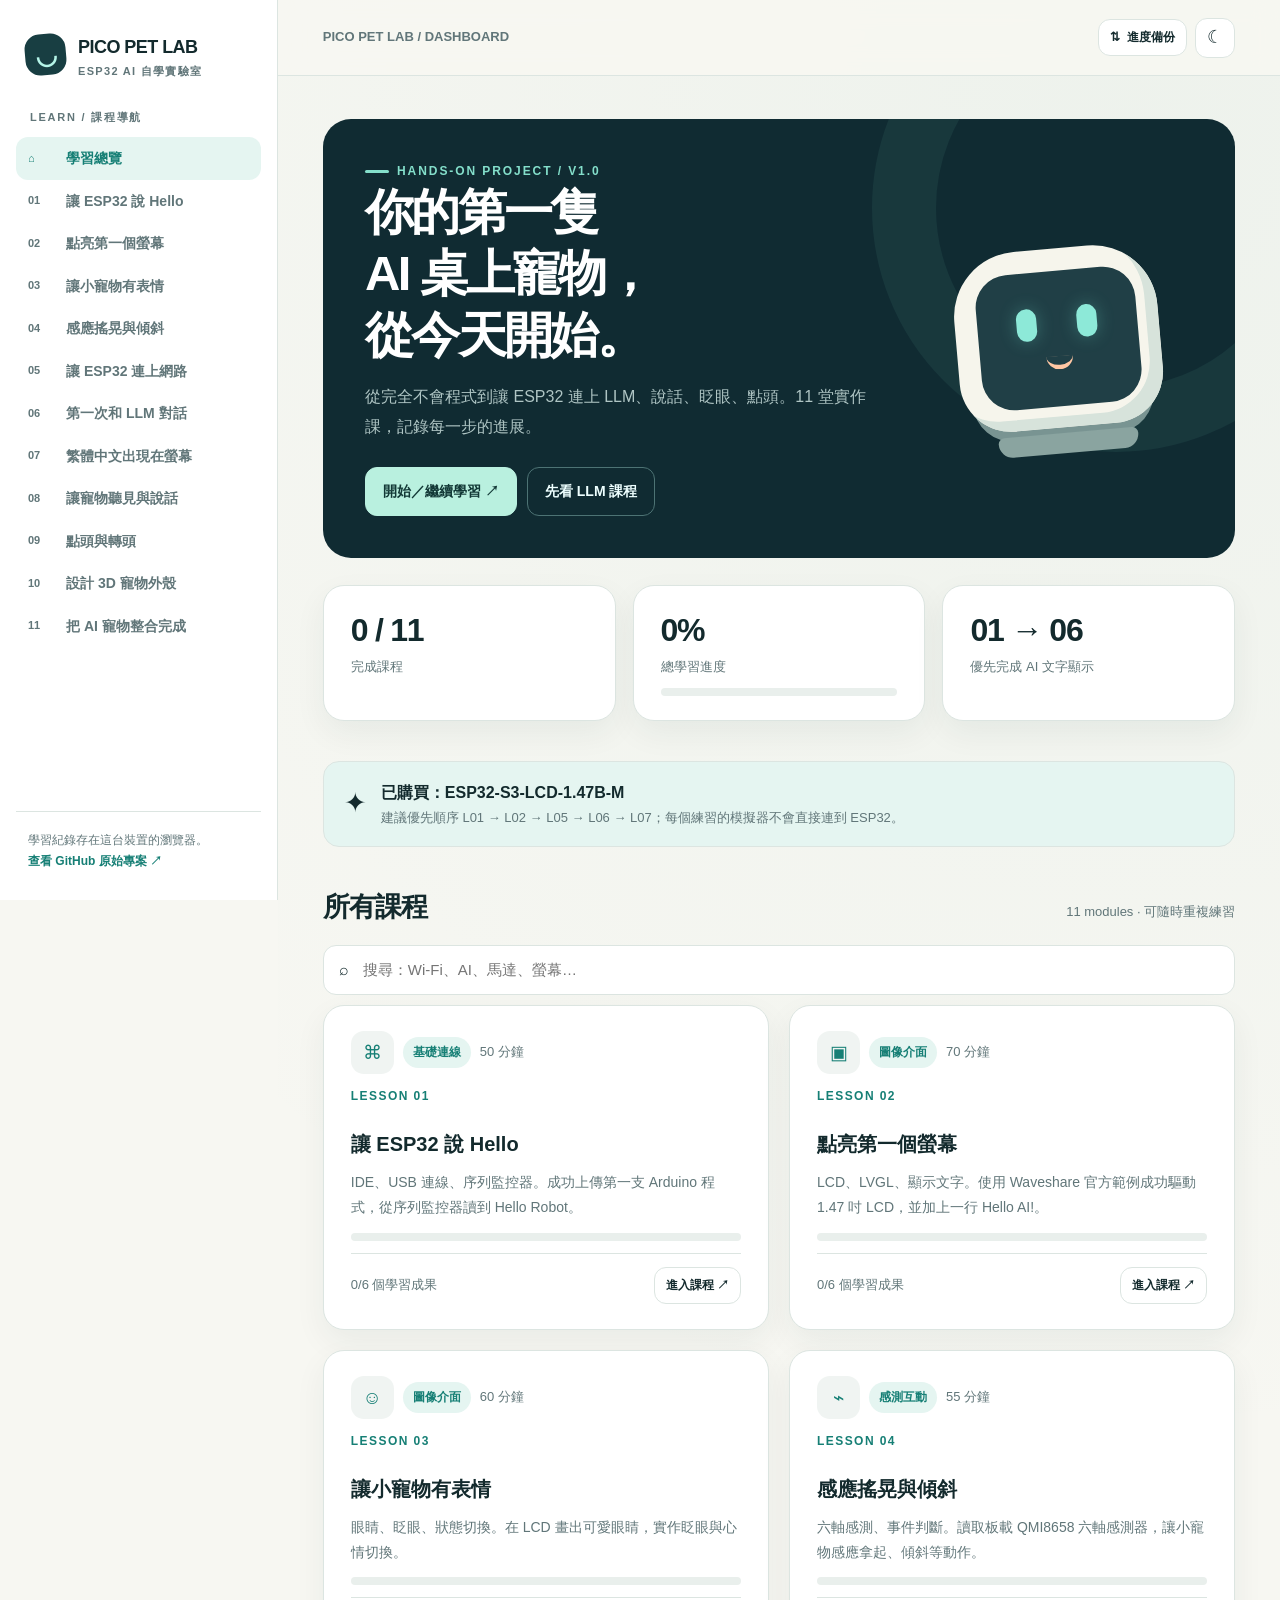
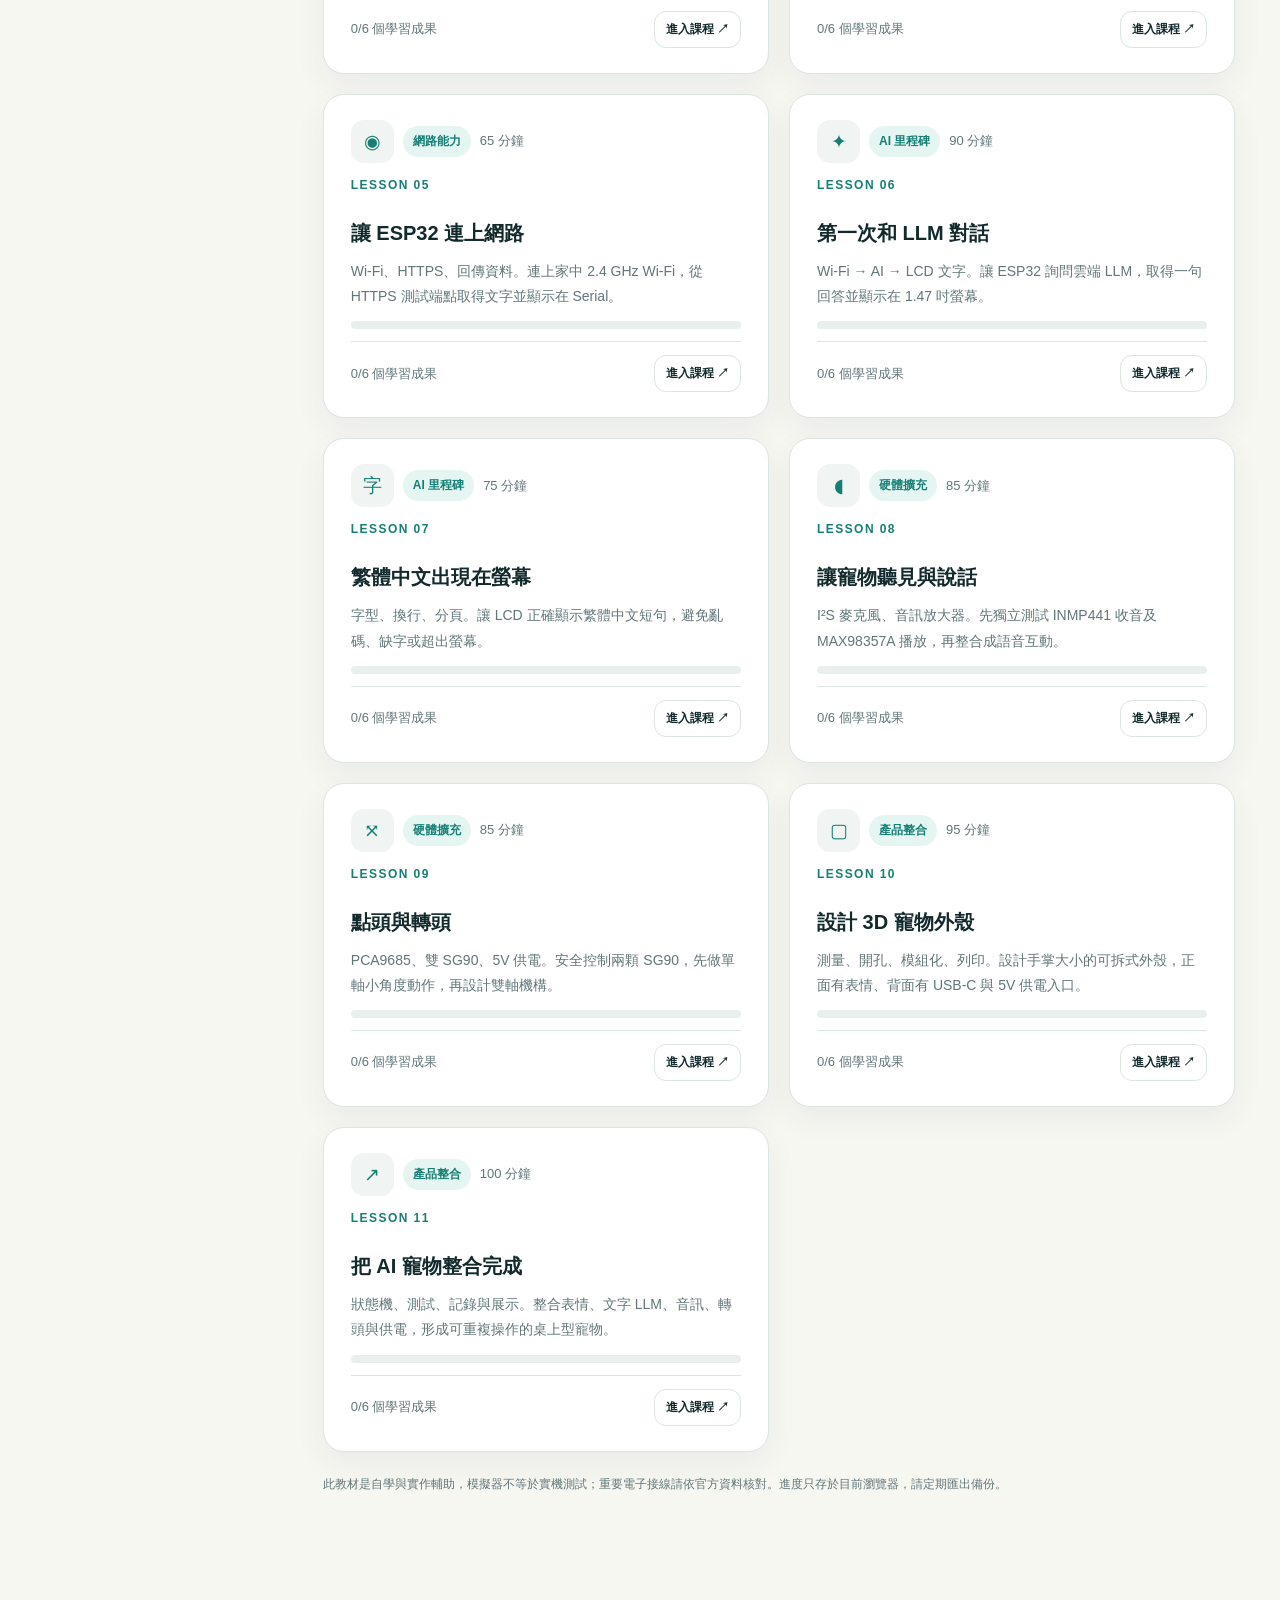
==== commit d9b03e07: "fix(ui): refresh desktop responsive stylesheet in index.html" ====
--- a/index.html
+++ b/index.html
@@ -6,7 +6,7 @@
 <meta name="theme-color" content="#102b32">
 <meta name="description" content="PICO PET LAB：ESP32-S3-LCD-1.47B-M 零基礎到 AI 寵物的 11 堂互動式 HTML 課程，含練習模擬、測驗、筆記與進度備份。">
 <title>互動學習首頁｜PICO PET LAB</title>
-<link rel="stylesheet" href="assets/style.css">
+<link rel="stylesheet" href="assets/style.css?v=20261112-desktop-v2">
 <script defer src="assets/courses.js"></script>
 <script defer src="assets/app.js"></script>
 </head>
--- a/assets/style.css
+++ b/assets/style.css
@@ -28,3 +28,254 @@
 @media(max-width:850px){.layout{grid-template-columns:1fr}.sidebar{position:fixed;transform:translateX(-110%);transition:transform .2s;width:280px;box-shadow:0 20px 70px #0002}.sidebar.open{transform:translateX(0)}.sidebar-scrim{display:none;position:fixed;inset:0;z-index:9;background:#0d252977}.sidebar-scrim.open{display:block}.menu-btn{display:grid}.topbar{padding:12px 18px}.container{padding:26px 18px 72px}.hero{grid-template-columns:1.3fr .7fr}.course-grid{grid-template-columns:1fr}}
 @media(max-width:600px){body{font-size:15px}.hero{grid-template-columns:1fr;min-height:0}.hero-art{margin:14px 0 18px}.hero .pet-shell{transform:scale(.8)}.hero h1{font-size:32px}.stats{grid-template-columns:repeat(3,minmax(0,1fr));gap:8px}.stat{padding:13px}.stat strong{font-size:25px}.stat span{font-size:11px}.lesson-side{grid-template-columns:1fr}.panel{padding:18px}.lesson-footer{flex-direction:column}.lesson-footer .btn{width:100%}.sim-card{padding:12px}.top-actions .btn-text{display:none}.breadcrumb{font-size:12px}.toast{bottom:15px;right:15px}}
 @media(prefers-reduced-motion:reduce){*,*:before,*:after{animation:none!important;transition:none!important;scroll-behavior:auto!important}}
+
+
+/* ================================================================
+   PICO PET LAB — DESKTOP / TABLET / MOBILE LAYOUT FIX v2.0
+   2026-11-12
+   Intent: the original 268px fixed sidebar + 255px article TOC squeezed
+   lesson content into a mobile-width column on 900–1250px laptops.
+   Breakpoints now follow usable content width instead of device names.
+   This layer is appended after the original CSS for safe overrides.
+   ================================================================ */
+
+/* All viewport sizes: prevent hidden 1fr minimum-content overflow. */
+html { min-width: 320px; }
+body { overflow-x: clip; }
+.layout, .main, #app, .container, .lesson-content,
+.lesson-columns, .panel, .course-grid, .course-grid > *,
+.hero > *, .stats > * { min-width: 0; }
+.main { width: 100%; }
+#app { width: 100%; }
+.panel, .stat, .lesson-card { overflow-wrap: anywhere; }
+.code-wrap { max-width: 100%; }
+.code-wrap pre { max-width: 100%; overflow-x: auto; }
+.breadcrumb { min-width: 0; }
+.top-actions { flex-shrink: 0; }
+
+/* Desktop: a dedicated workspace, not stretched mobile cards. */
+@media (min-width: 1051px) {
+  .layout {
+    display: grid;
+    grid-template-columns: 278px minmax(0, 1fr);
+    width: 100%;
+  }
+  .sidebar {
+    display: flex;
+    position: sticky;
+    top: 0;
+    left: auto;
+    width: auto;
+    height: 100dvh;
+    transform: none;
+    overflow: auto;
+    padding: 28px 16px 20px;
+    box-shadow: none;
+    z-index: 8;
+  }
+  .sidebar-scrim { display: none !important; }
+  .menu-btn { display: none !important; }
+  .main {
+    width: 100%;
+    min-width: 0;
+    background:
+      radial-gradient(circle at 85% 4%, rgba(75, 158, 139, .055) 0, transparent 42%),
+      var(--bg);
+  }
+  .topbar {
+    height: 76px;
+    padding-inline: clamp(32px, 3.5vw, 66px);
+    justify-content: space-between;
+  }
+  .container {
+    max-width: 1510px;
+    width: 100%;
+    margin-inline: auto;
+    padding: 43px clamp(32px, 3.5vw, 66px) 105px;
+  }
+  .hero {
+    grid-template-columns: minmax(0, 1.5fr) minmax(250px, .8fr);
+    align-items: center;
+    min-height: 340px;
+    padding: clamp(32px, 3.3vw, 54px);
+    gap: clamp(20px, 4vw, 72px);
+    border-radius: 28px;
+  }
+  .hero .lede { max-width: 610px; font-size: 16px; }
+  .hero-art { min-height: 225px; }
+  .hero .pet-shell { scale: 1.12; }
+  .hero-actions { margin-top: 26px; }
+  .stats { margin: 27px 0 40px; gap: 17px; }
+  .stat { min-height: 120px; padding: 24px 27px; }
+  .stat strong { font-size: clamp(28px, 2.5vw, 36px); }
+  .section-header { margin-top: 42px; }
+  .section-header h2 { font-size: 27px; }
+  .course-grid {
+    display: grid;
+    grid-template-columns: repeat(2, minmax(0, 1fr));
+    gap: 20px;
+    align-items: stretch;
+  }
+  .lesson-card { min-height: 257px; padding: 25px 27px; }
+  .lesson-card h3 { font-size: 20px; }
+  .lesson-card p { font-size: 14px; line-height: 1.8; }
+  .card-bottom { align-items: center; }
+  .lesson-header { margin-bottom: 32px; }
+  .lesson-header h1 { font-size: clamp(37px, 3.4vw, 52px); }
+  .lesson-header .lede { font-size: 17px; max-width: 850px; }
+  .lesson-columns { grid-template-columns: minmax(0, 1fr); gap: 25px; }
+  .lesson-side {
+    order: 0;
+    position: static;
+    display: grid;
+    grid-template-columns: repeat(2, minmax(0, 1fr));
+    gap: 18px;
+    align-items: start;
+  }
+  .side-panel { margin: 0; }
+  .panel { padding: 30px clamp(26px, 3vw, 40px); }
+  .panel h2 { font-size: 25px; }
+  .section-text { font-size: 16px; max-width: 900px; }
+  .bullet-points { max-width: 880px; }
+  .sim-card { padding: 24px; }
+  .quiz-options {
+    grid-template-columns: repeat(2, minmax(0, 1fr));
+  }
+  .quiz-options .quiz-option:last-child:nth-child(odd) { grid-column: 1 / -1; }
+  .side-panel a { font-size: 14px; }
+}
+
+/* Wider monitors: 3 course tiles across, with room for reading and TOC. */
+@media (min-width: 1560px) {
+  .course-grid { grid-template-columns: repeat(3, minmax(0, 1fr)); }
+  .lesson-columns {
+    grid-template-columns: minmax(0, 1fr) 264px;
+    column-gap: 28px;
+    align-items: start;
+  }
+  .lesson-side {
+    display: flex;
+    flex-direction: column;
+    position: sticky;
+    top: 94px;
+    gap: 16px;
+    max-height: calc(100dvh - 108px);
+    overflow: auto;
+    scrollbar-width: thin;
+  }
+  .lesson-side .side-panel { width: 100%; }
+  .section-text { max-width: 860px; }
+}
+
+/* Large laptops and desktop 1360–1559: keep the table of contents at right
+   without sacrificing a comfortable 620px+ reading measure. */
+@media (min-width: 1360px) and (max-width: 1559px) {
+  .lesson-columns {
+    grid-template-columns: minmax(0, 1fr) 218px;
+    column-gap: 22px;
+    align-items: start;
+  }
+  .lesson-side {
+    display: flex;
+    flex-direction: column;
+    position: sticky;
+    top: 90px;
+    gap: 14px;
+  }
+  .lesson-side .side-panel { width: 100%; padding: 15px 16px; }
+  .lesson-side .side-panel h3 { font-size: 14px; }
+  .lesson-side .side-panel a { font-size: 12px; }
+  .panel { padding: 26px clamp(21px, 2vw, 32px); }
+}
+
+/* Laptops 1051–1359: reading content gets the full usable main width;
+   TOC/reference panels move below rather than compress the tutorial. */
+@media (min-width: 1051px) and (max-width: 1359px) {
+  .lesson-columns { grid-template-columns: minmax(0, 1fr); }
+  .lesson-side { position: static; }
+  .lesson-side .side-panel { padding: 19px 22px; }
+  .lesson-content { width: 100%; }
+  .quiz-options { grid-template-columns: minmax(0, 1fr); }
+}
+
+/* Tablet/small window: collapse main navigation early. Unlike old 850px
+   breakpoint, a 900px laptop no longer has 2 cramped sidebars. */
+@media (min-width: 761px) and (max-width: 1050px) {
+  .layout { display: block; grid-template-columns: minmax(0, 1fr); }
+  .sidebar {
+    position: fixed;
+    top: 0;
+    left: 0;
+    transform: translateX(-110%);
+    width: 292px;
+    height: 100dvh;
+    overflow-y: auto;
+    z-index: 12;
+    box-shadow: 0 20px 70px #0002;
+  }
+  .sidebar.open { transform: translateX(0); }
+  .sidebar-scrim { display: none; z-index: 11; position: fixed; inset: 0; }
+  .sidebar-scrim.open { display: block; }
+  .menu-btn { display: grid; }
+  .topbar { padding-inline: clamp(22px, 4vw, 40px); }
+  .container {
+    max-width: 100%;
+    padding: 34px clamp(24px, 4vw, 44px) 78px;
+  }
+  .hero {
+    grid-template-columns: minmax(0, 1.35fr) minmax(210px, .65fr);
+    min-height: 300px;
+    align-items: center;
+    padding: 34px;
+  }
+  .hero h1 { font-size: clamp(31px, 4vw, 42px); }
+  .hero .pet-shell { scale: .93; }
+  .stats { grid-template-columns: repeat(3, minmax(0, 1fr)); }
+  .course-grid { grid-template-columns: repeat(2, minmax(0, 1fr)); gap: 16px; }
+  .lesson-columns { grid-template-columns: minmax(0, 1fr); gap: 18px; }
+  .lesson-side { position: static; display: grid; order: 0; grid-template-columns: repeat(2, minmax(0, 1fr)); gap: 15px; }
+  .side-panel { margin: 0; }
+  .panel { padding: 26px; }
+}
+
+/* Phones: only this mode uses a single-column touch layout. */
+@media (max-width: 760px) {
+  .layout { display: block; }
+  .sidebar {
+    position: fixed; top: 0; left: 0;
+    transform: translateX(-110%);
+    width: min(308px, 87vw);
+    height: 100dvh;
+    overflow-y: auto;
+    z-index: 12;
+  }
+  .sidebar.open { transform: translateX(0); }
+  .sidebar-scrim { z-index: 11; }
+  .topbar { min-height: 68px; }
+  .main, .container { min-width: 0; }
+  .container { padding: 24px 18px 70px; }
+  .hero { grid-template-columns: minmax(0, 1fr); padding: 28px 23px; gap: 9px; }
+  .hero h1 { font-size: clamp(29px, 7vw, 38px); }
+  .hero-art { min-height: 180px; margin-top: 18px; }
+  .hero .pet-shell { scale: .9; }
+  .course-grid { grid-template-columns: minmax(0, 1fr); }
+  .lesson-columns { grid-template-columns: minmax(0, 1fr); }
+  .lesson-side { position: static; order: 0; display: grid; grid-template-columns: minmax(0, 1fr); gap: 12px; }
+  .side-panel { margin: 0; }
+  .stats { gap: 8px; }
+  .stat { padding: 14px 12px; }
+  .panel { padding: 18px; }
+  .quiz-options { grid-template-columns: 1fr; }
+  .top-actions .btn-text { display: none; }
+}
+
+/* Independent of device: make forms and code interactive areas resilient. */
+@media (hover:hover) and (pointer:fine) {
+  .nav-link:hover { background: var(--surface2); }
+  .lesson-card:hover { transform: translateY(-3px); }
+}
+@media (max-width: 390px) {
+  .stats { grid-template-columns: repeat(2, minmax(0, 1fr)); }
+  .stat:last-child { grid-column: 1 / -1; }
+  .hero-actions > * { flex: 1 1 100%; }
+}
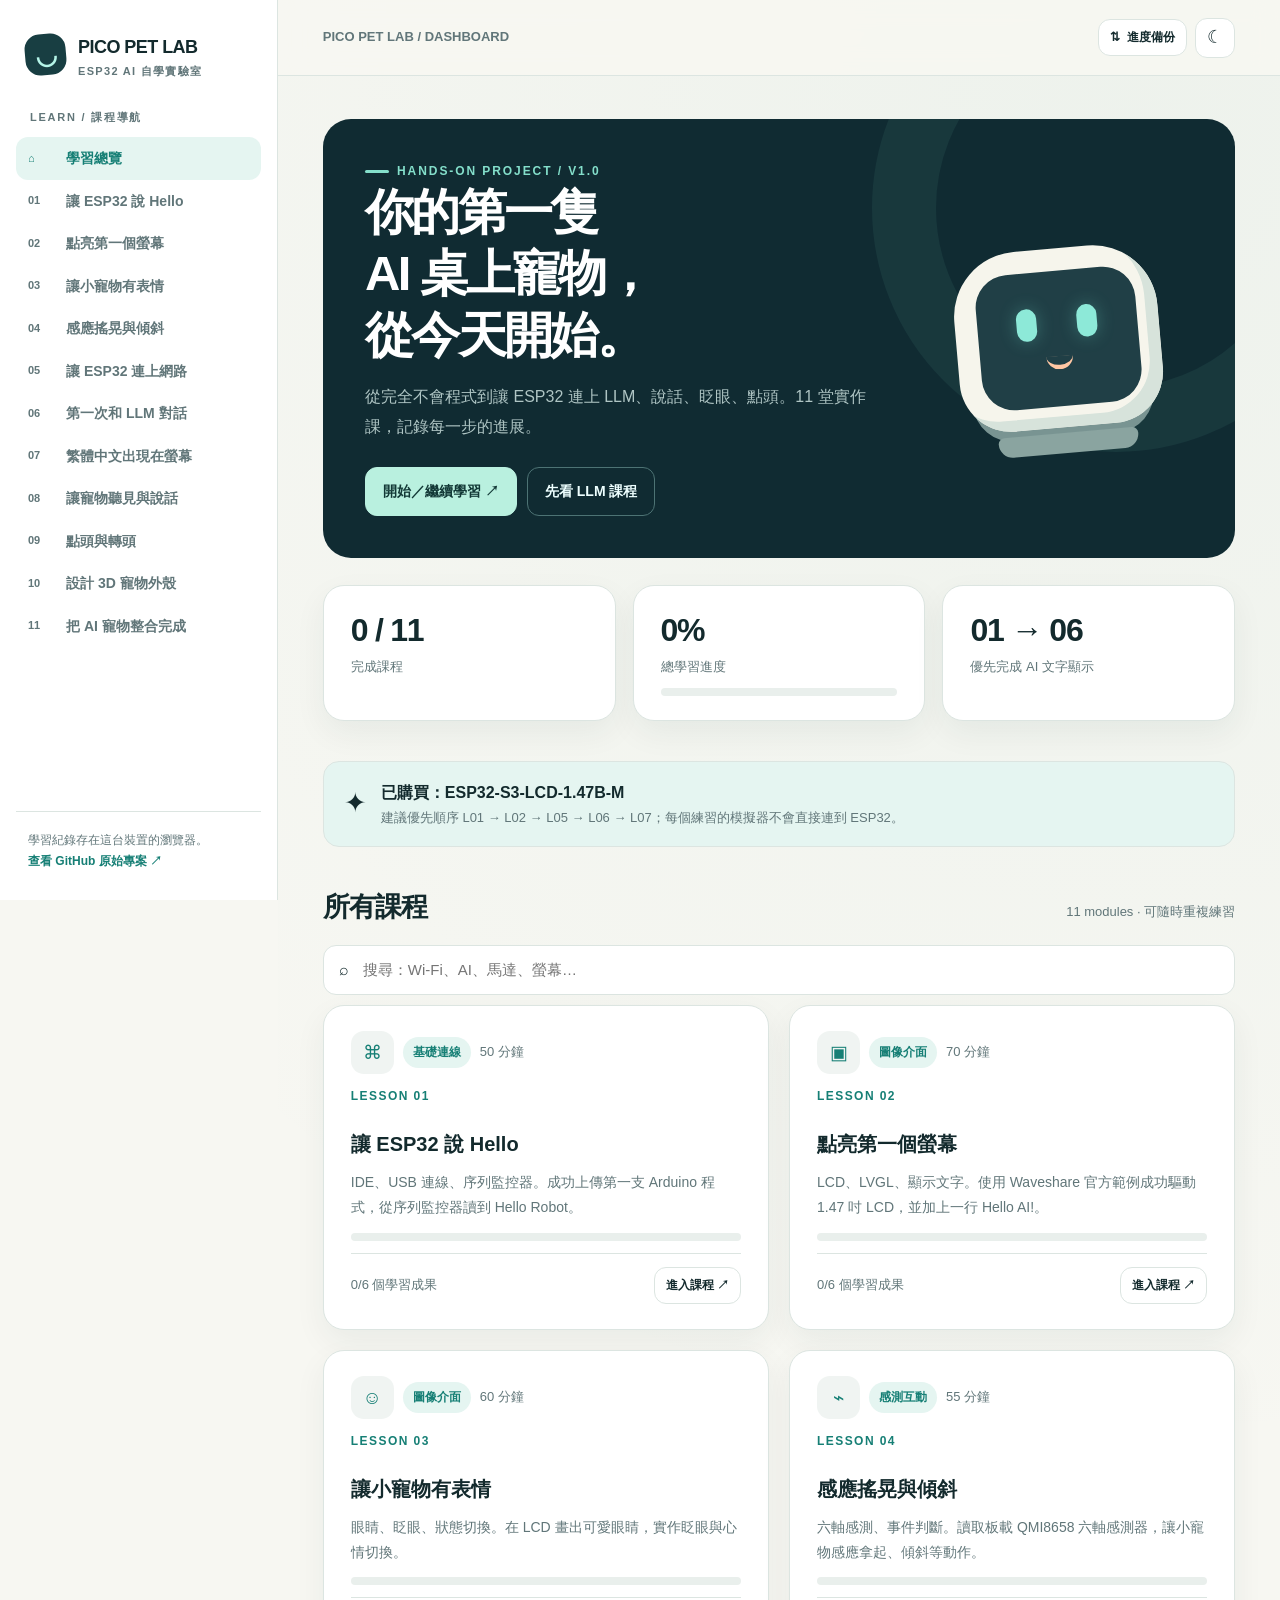
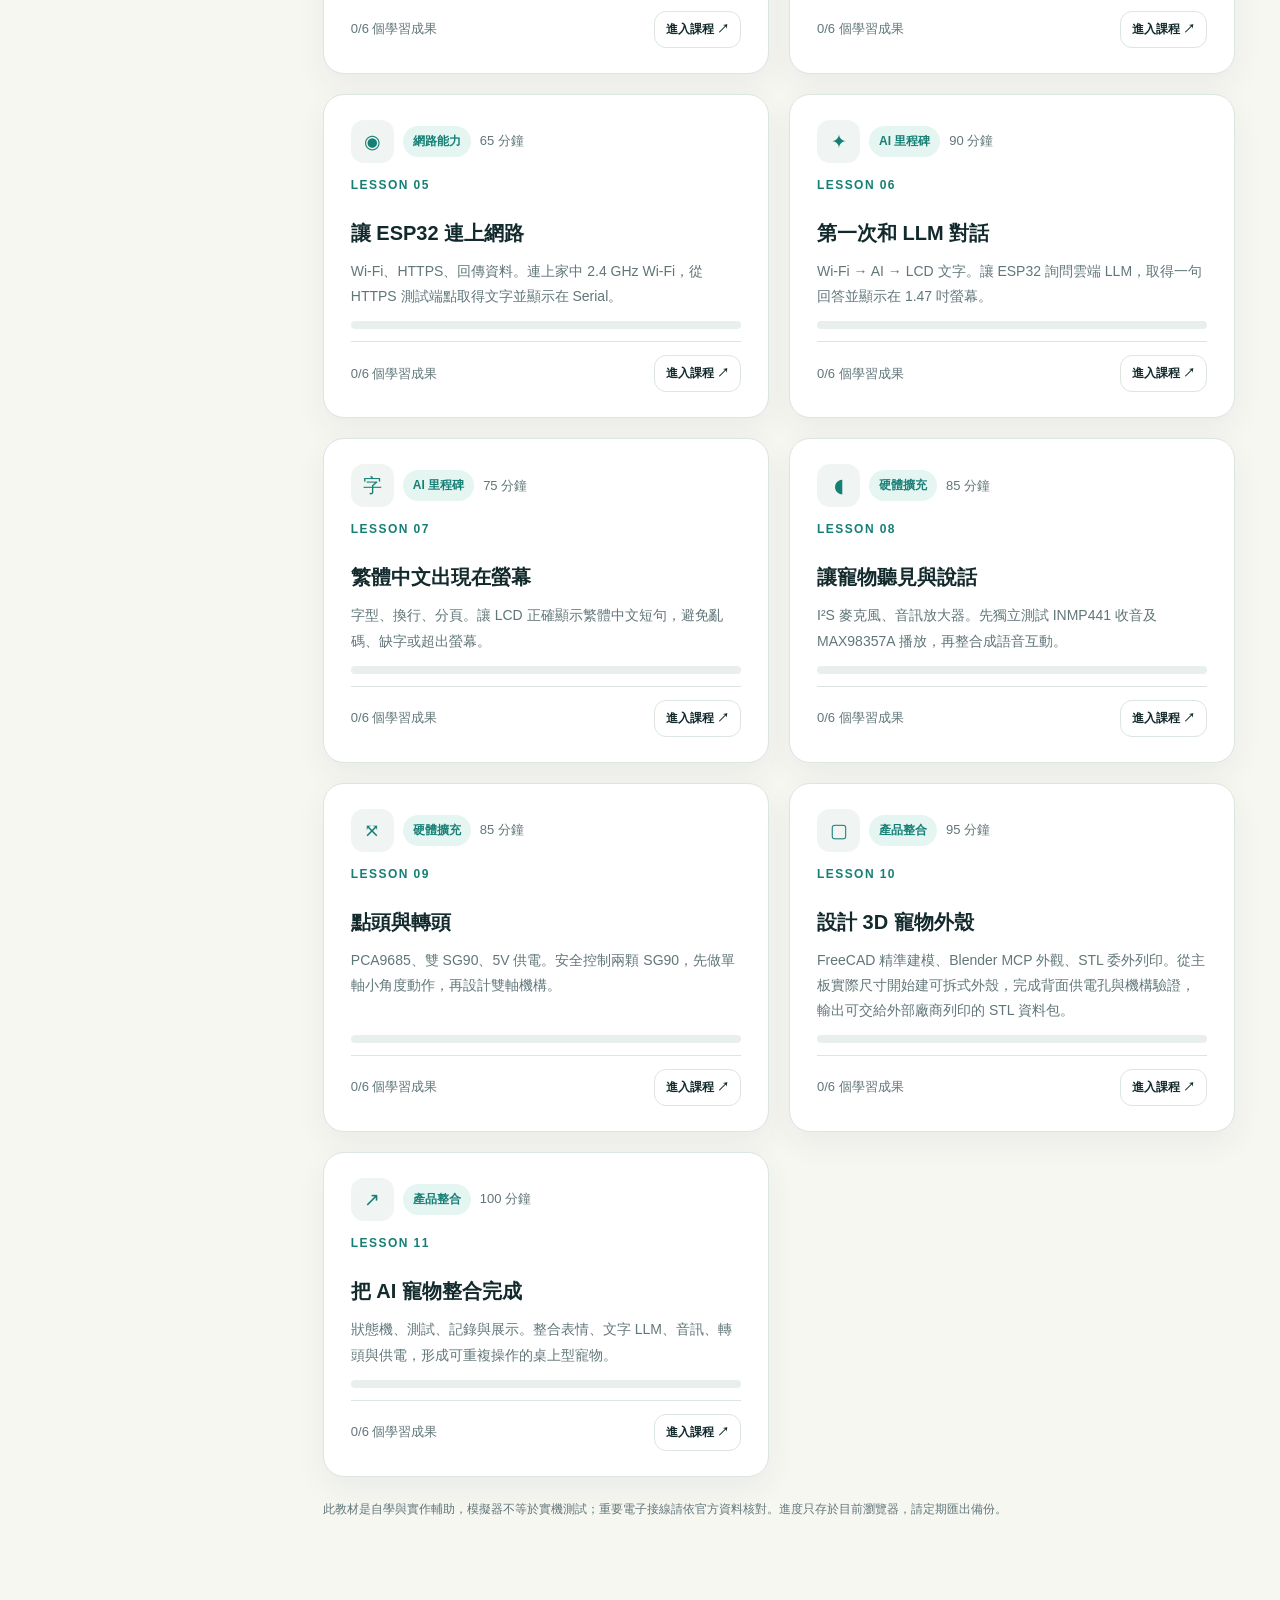
==== commit 11b15edc: "chore(site): refresh course content after 3D module update" ====
--- a/index.html
+++ b/index.html
@@ -7,7 +7,7 @@
 <meta name="description" content="PICO PET LAB：ESP32-S3-LCD-1.47B-M 零基礎到 AI 寵物的 11 堂互動式 HTML 課程，含練習模擬、測驗、筆記與進度備份。">
 <title>互動學習首頁｜PICO PET LAB</title>
 <link rel="stylesheet" href="assets/style.css?v=20261112-desktop-v2">
-<script defer src="assets/courses.js"></script>
+<script defer src="assets/courses.js?v=20261113-3d-v1"></script>
 <script defer src="assets/app.js"></script>
 </head>
 <body>
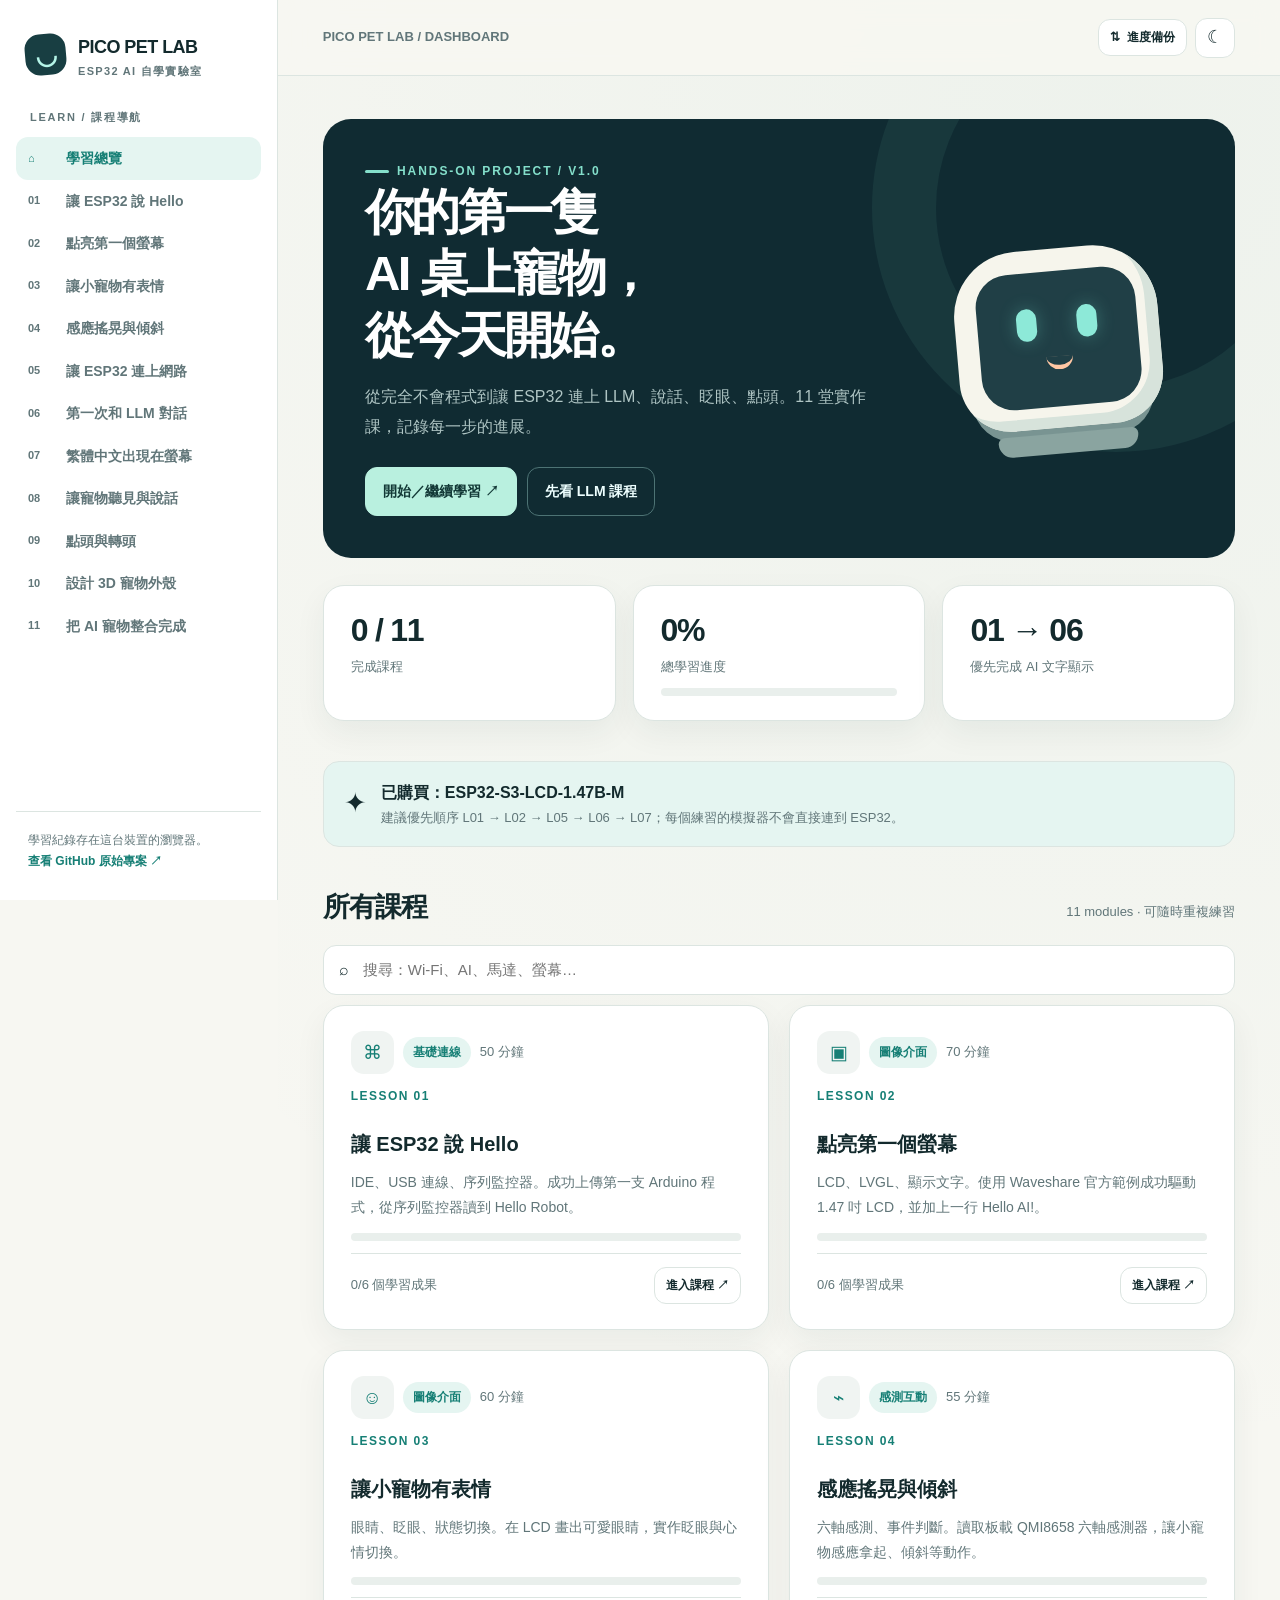
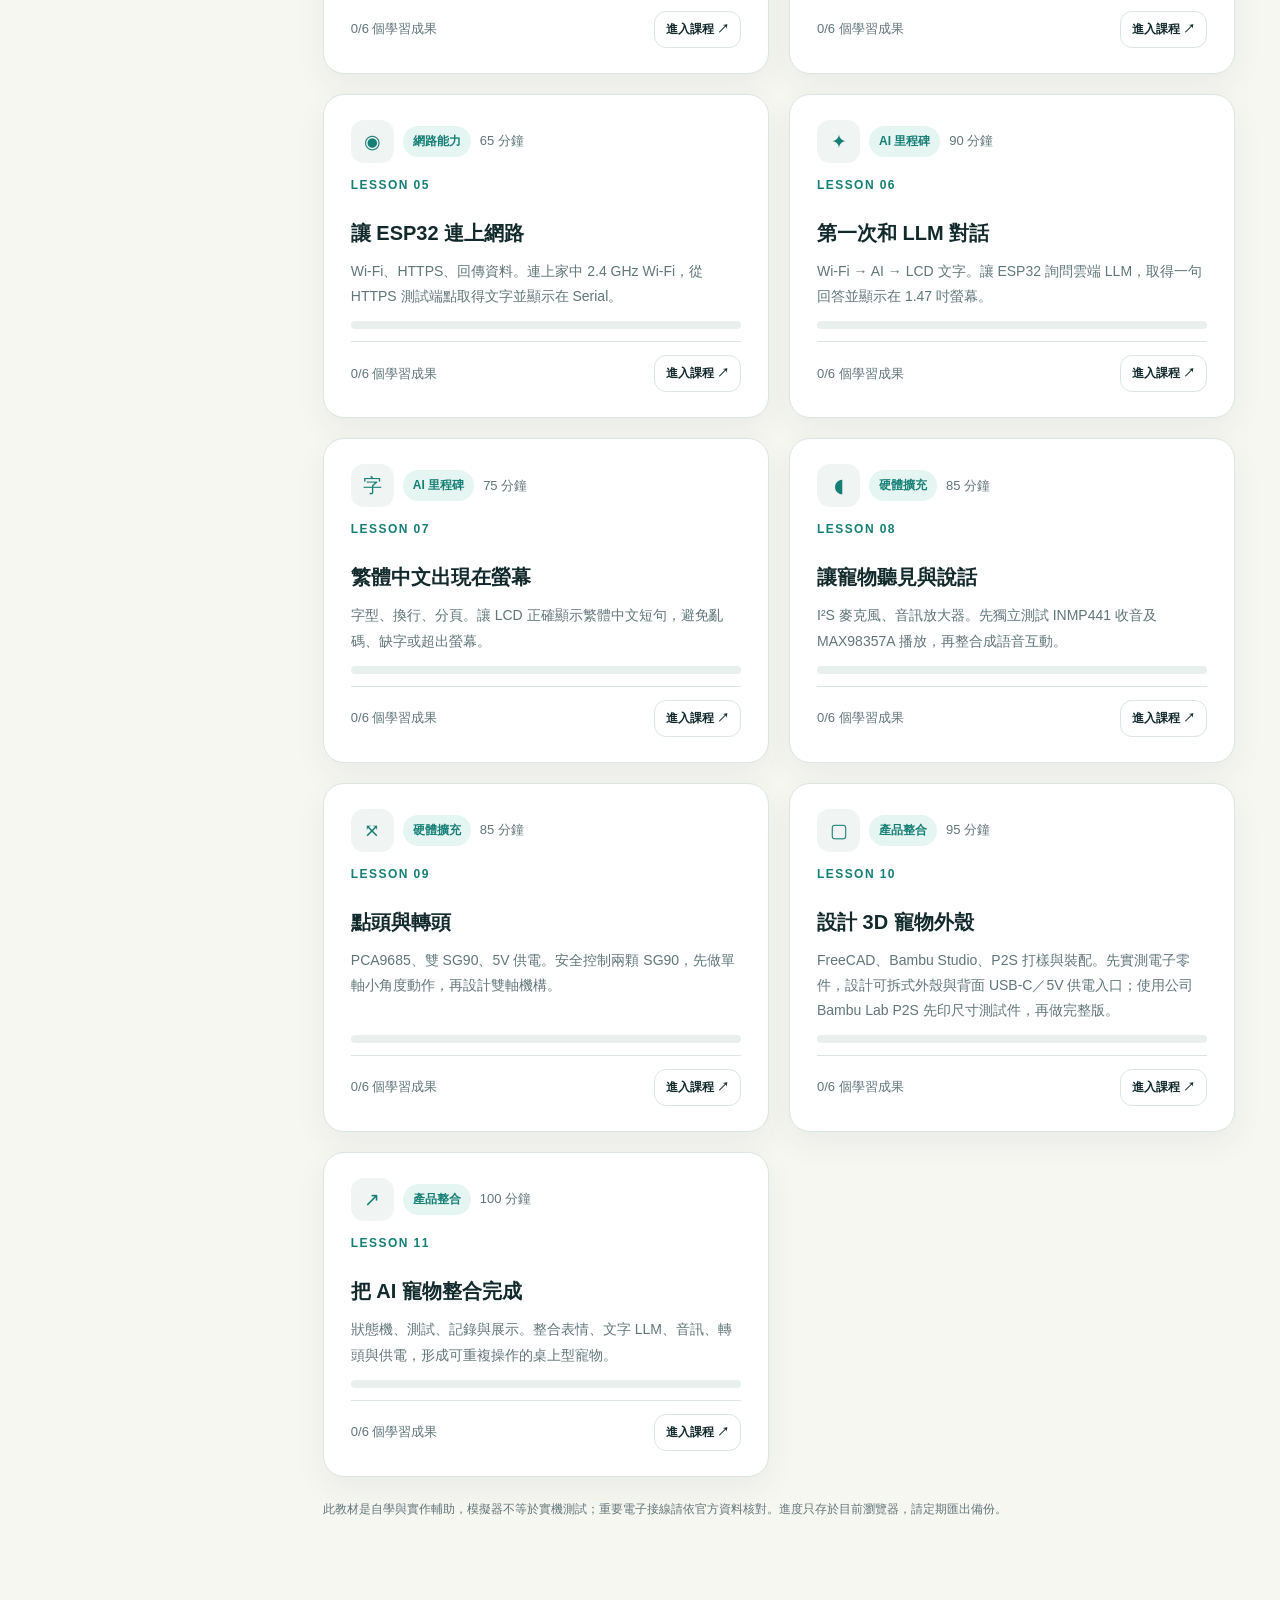
==== commit 7b58f054: "chore(web): load new P2S Lesson 10 content" ====
--- a/index.html
+++ b/index.html
@@ -7,7 +7,7 @@
 <meta name="description" content="PICO PET LAB：ESP32-S3-LCD-1.47B-M 零基礎到 AI 寵物的 11 堂互動式 HTML 課程，含練習模擬、測驗、筆記與進度備份。">
 <title>互動學習首頁｜PICO PET LAB</title>
 <link rel="stylesheet" href="assets/style.css?v=20261112-desktop-v2">
-<script defer src="assets/courses.js?v=20261113-3d-v1"></script>
+<script defer src="assets/courses.js?v=20261113-p2s-v1"></script>
 <script defer src="assets/app.js"></script>
 </head>
 <body>
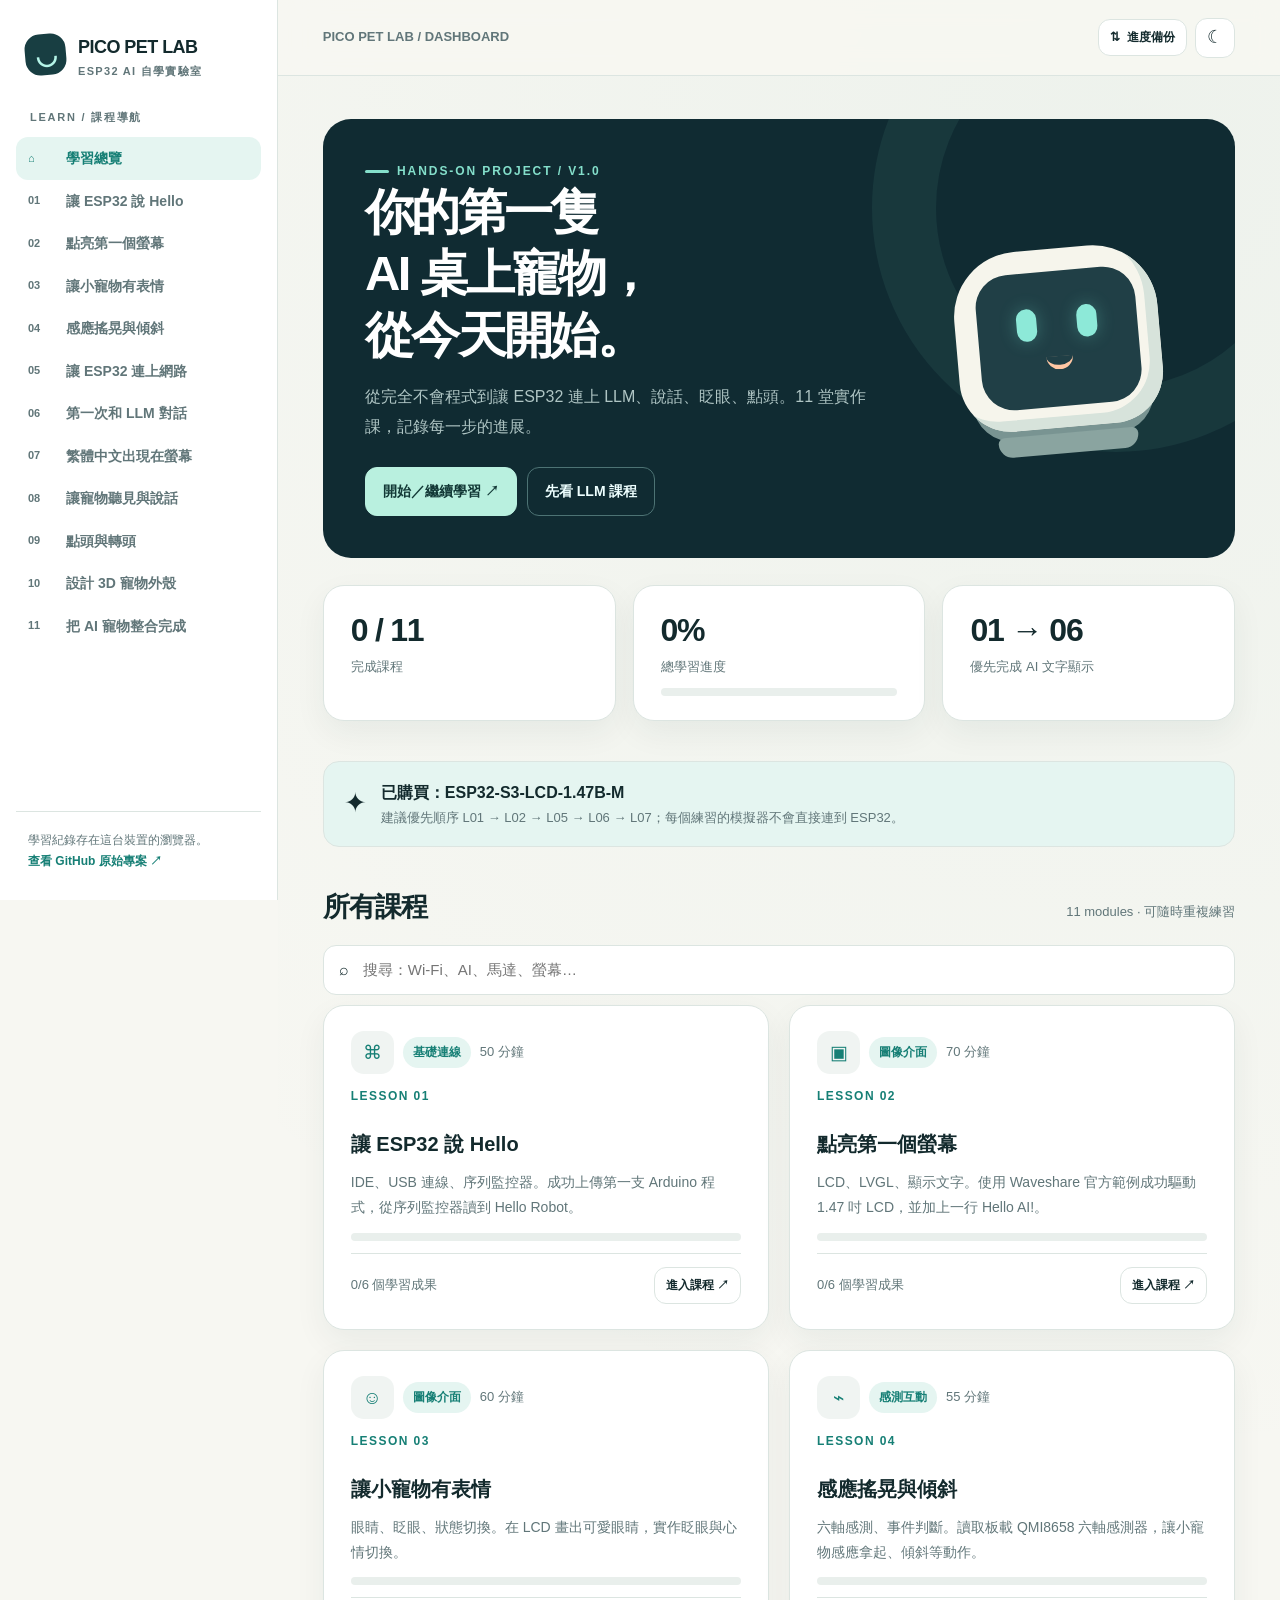
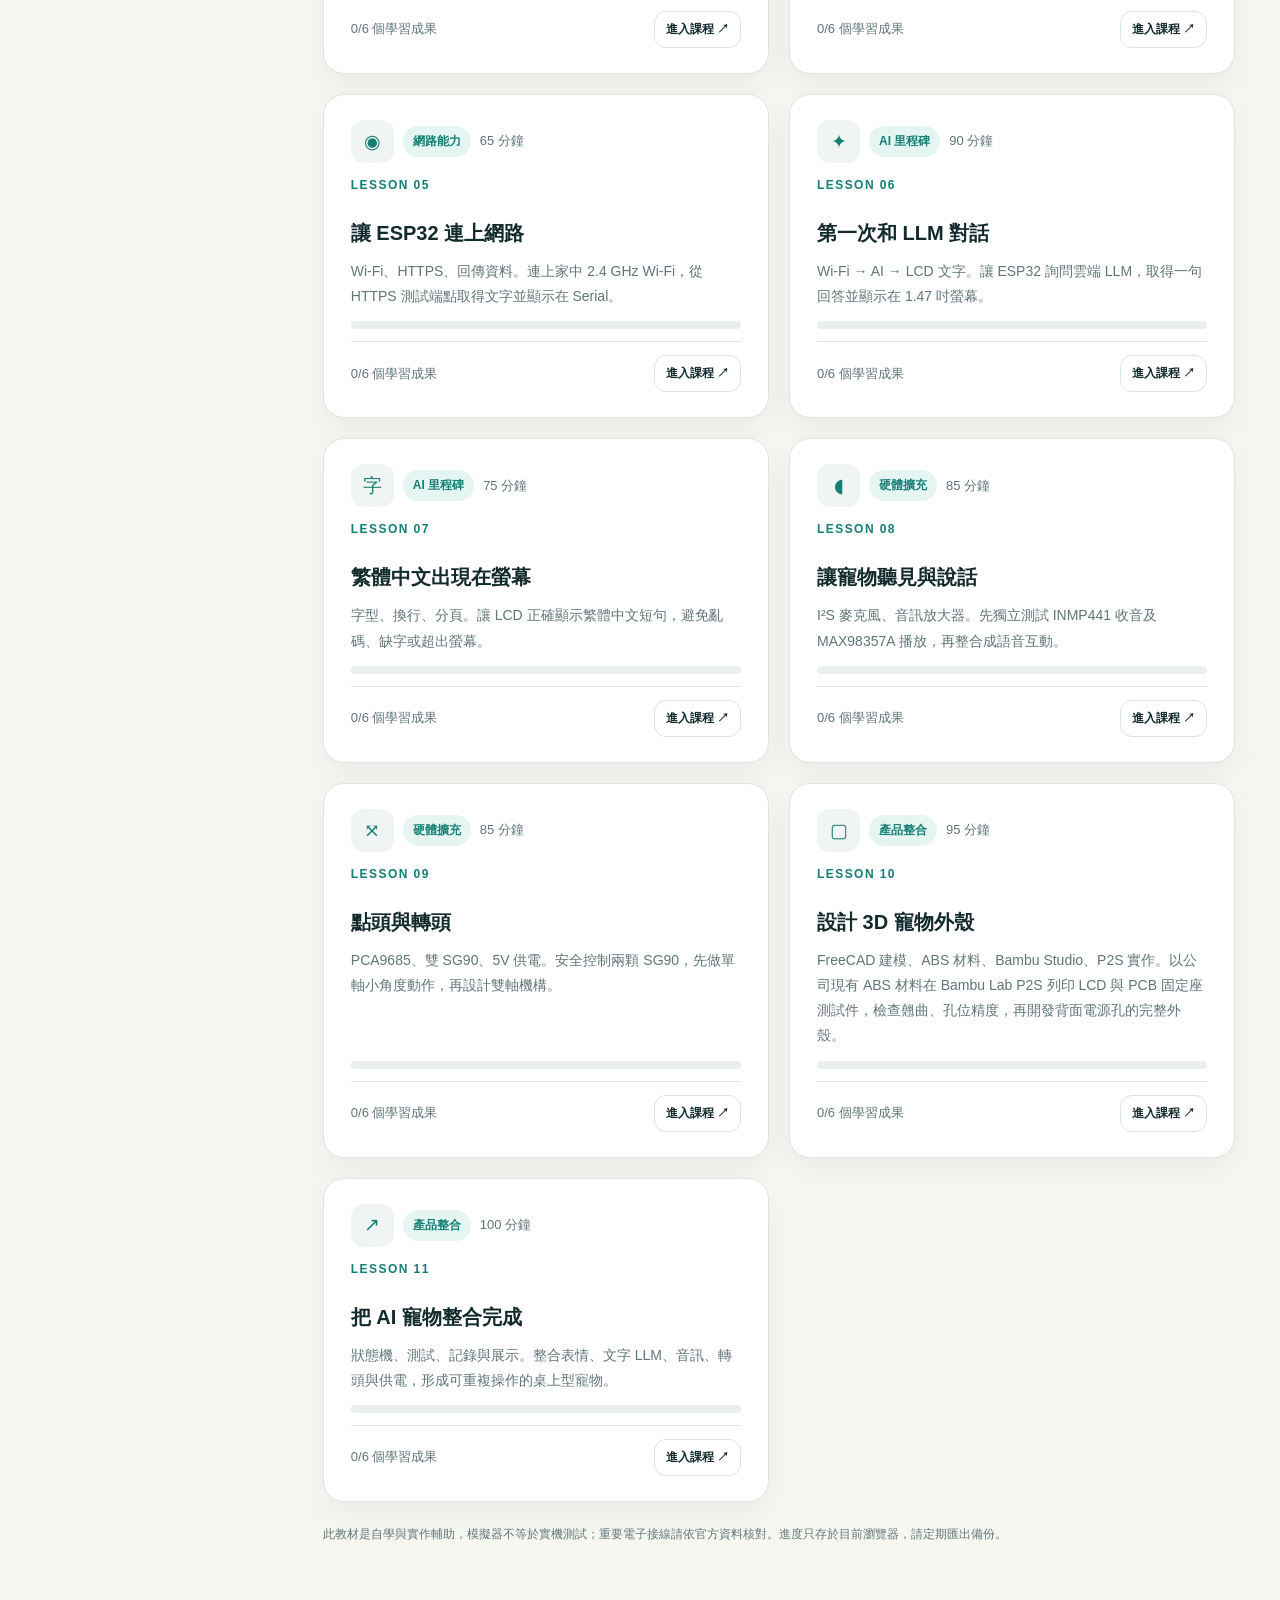
==== commit a61b6ed7: "chore(site): load revised ABS Lesson 10" ====
--- a/index.html
+++ b/index.html
@@ -7,7 +7,7 @@
 <meta name="description" content="PICO PET LAB：ESP32-S3-LCD-1.47B-M 零基礎到 AI 寵物的 11 堂互動式 HTML 課程，含練習模擬、測驗、筆記與進度備份。">
 <title>互動學習首頁｜PICO PET LAB</title>
 <link rel="stylesheet" href="assets/style.css?v=20261112-desktop-v2">
-<script defer src="assets/courses.js?v=20261113-p2s-v1"></script>
+<script defer src="assets/courses.js?v=20261113-abs-v1"></script>
 <script defer src="assets/app.js"></script>
 </head>
 <body>
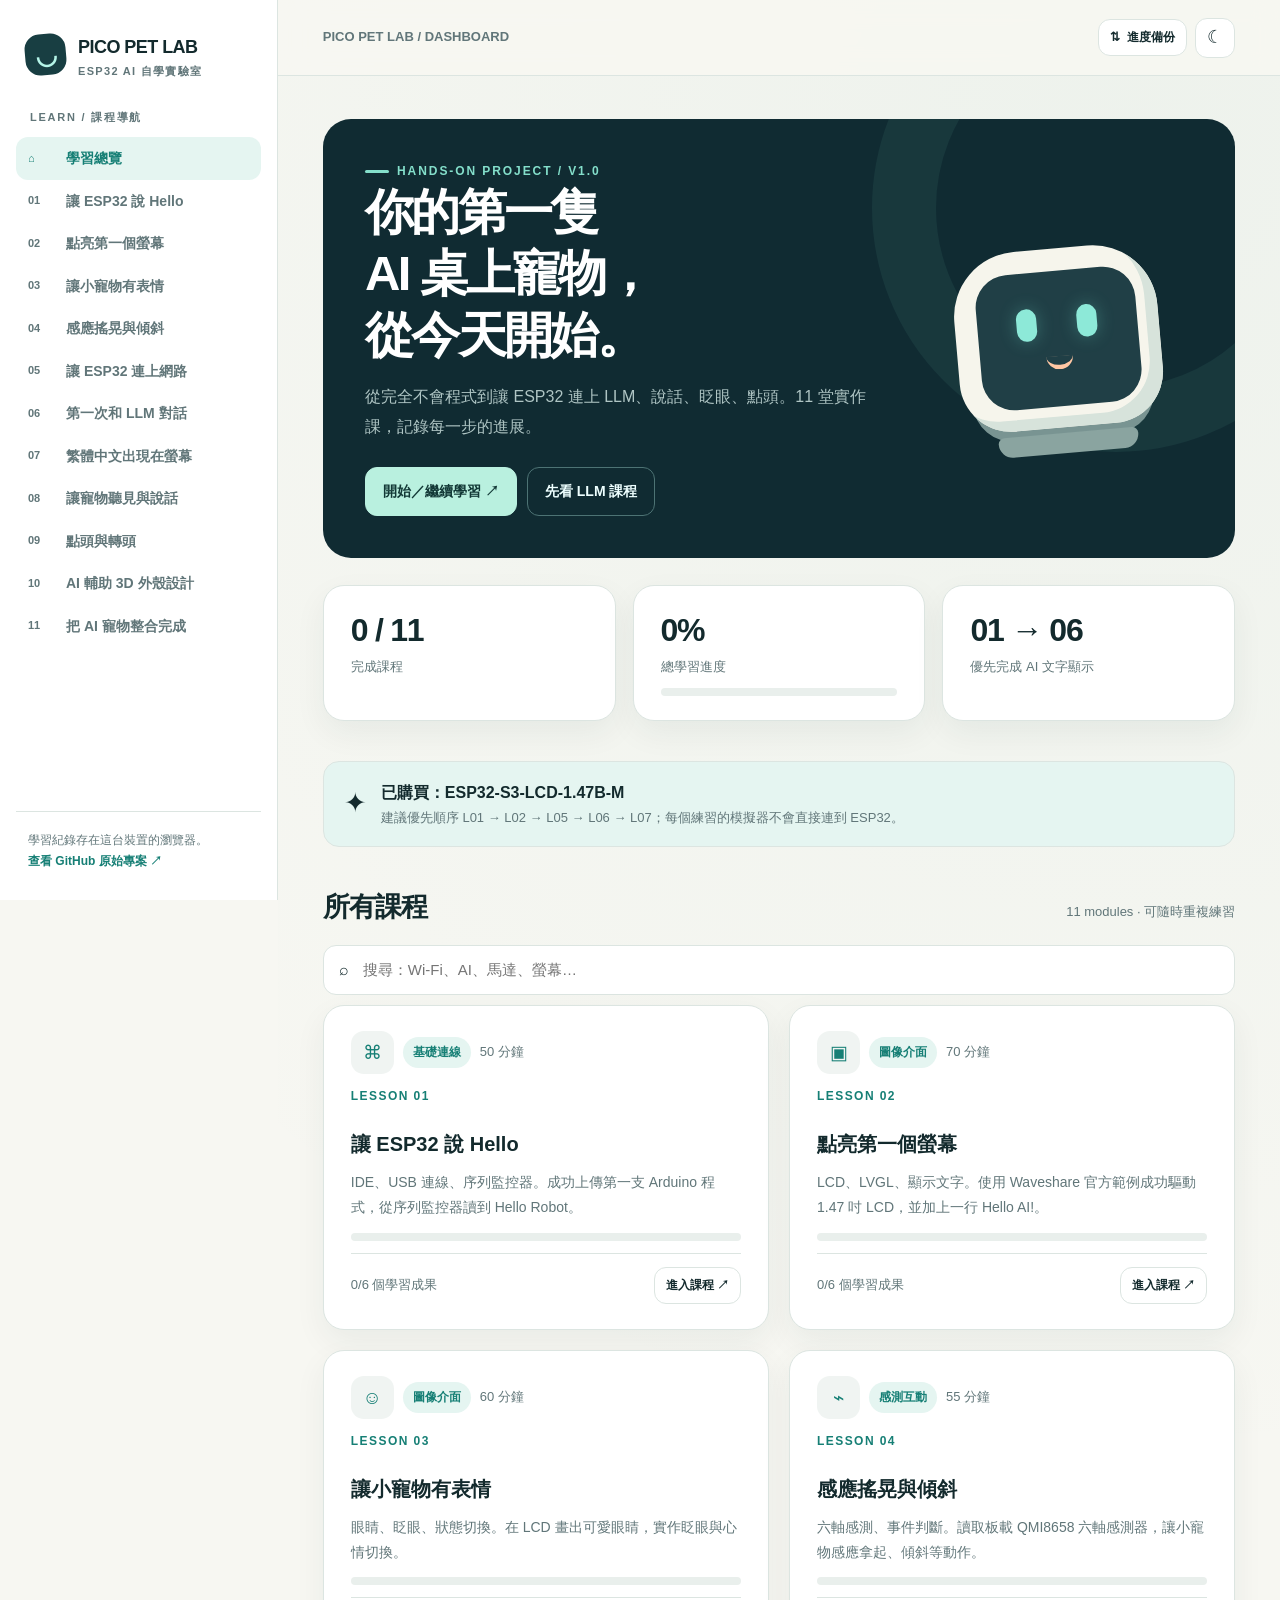
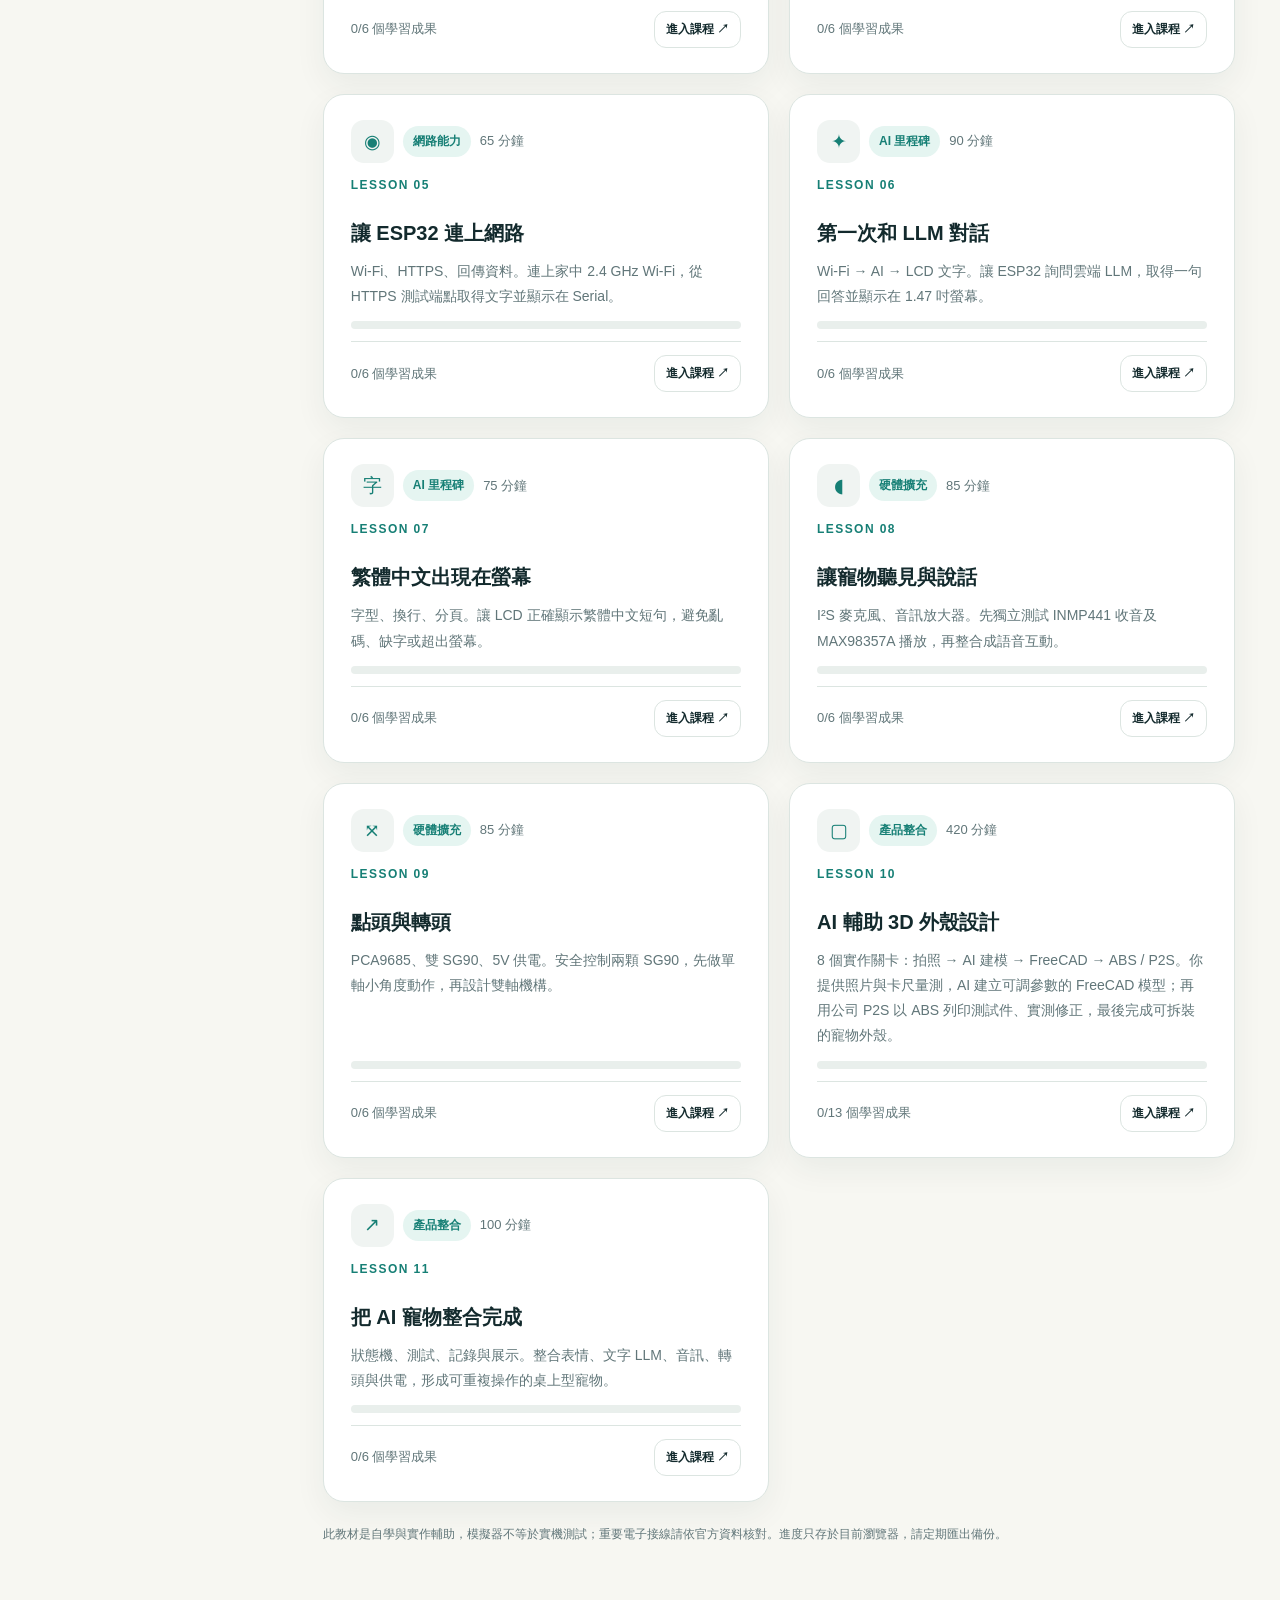
==== commit bc2acce6: "chore(site): refresh complete AI-assisted 3D course and app files" ====
--- a/index.html
+++ b/index.html
@@ -7,8 +7,8 @@
 <meta name="description" content="PICO PET LAB：ESP32-S3-LCD-1.47B-M 零基礎到 AI 寵物的 11 堂互動式 HTML 課程，含練習模擬、測驗、筆記與進度備份。">
 <title>互動學習首頁｜PICO PET LAB</title>
 <link rel="stylesheet" href="assets/style.css?v=20261112-desktop-v2">
-<script defer src="assets/courses.js?v=20261113-abs-v1"></script>
-<script defer src="assets/app.js"></script>
+<script defer src="assets/courses.js?v=20261113-full3d-v1"></script>
+<script defer src="assets/app.js?v=20261113-full3d-v1"></script>
 </head>
 <body>
 <div class="layout"><div class="sidebar-scrim" id="scrim"></div><aside class="sidebar" id="sidebar" aria-label="課程導覽"></aside><div class="main"><header id="topbar" class="topbar"></header><main id="app" tabindex="-1"></main></div></div>
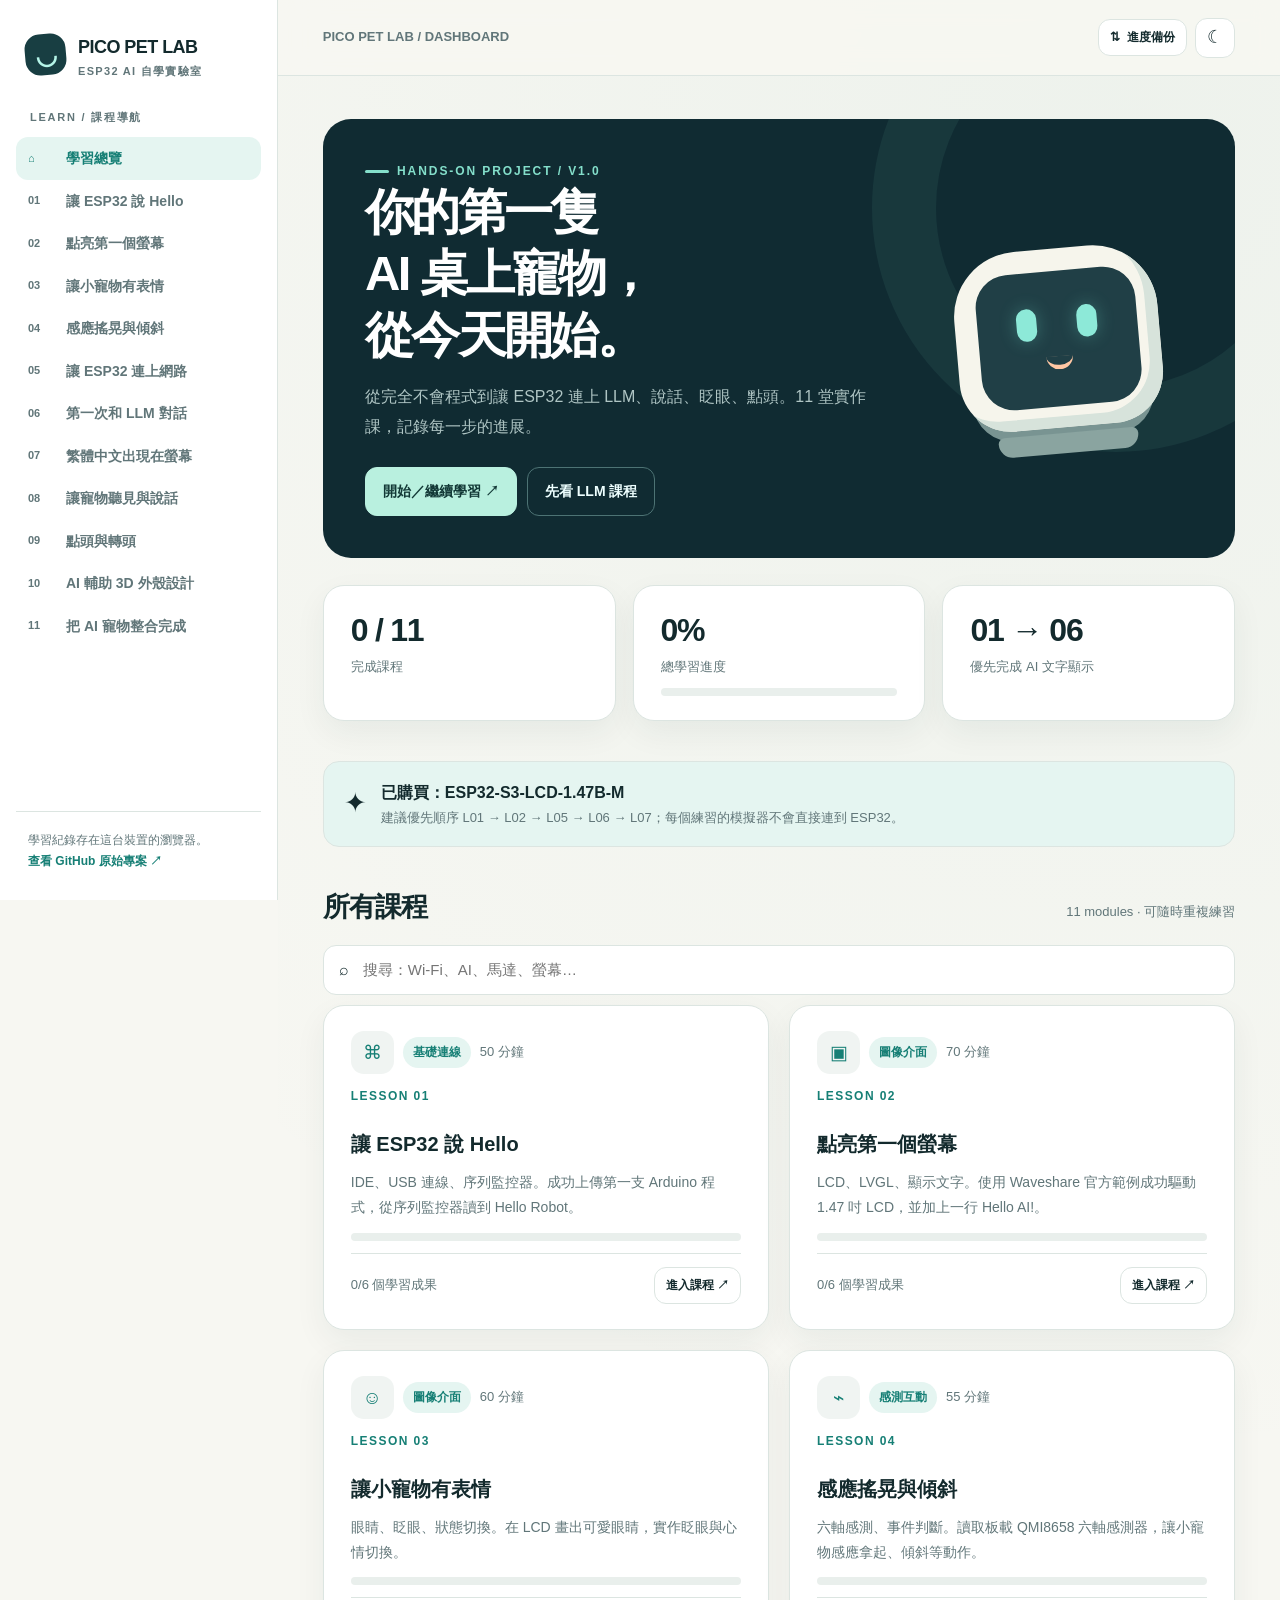
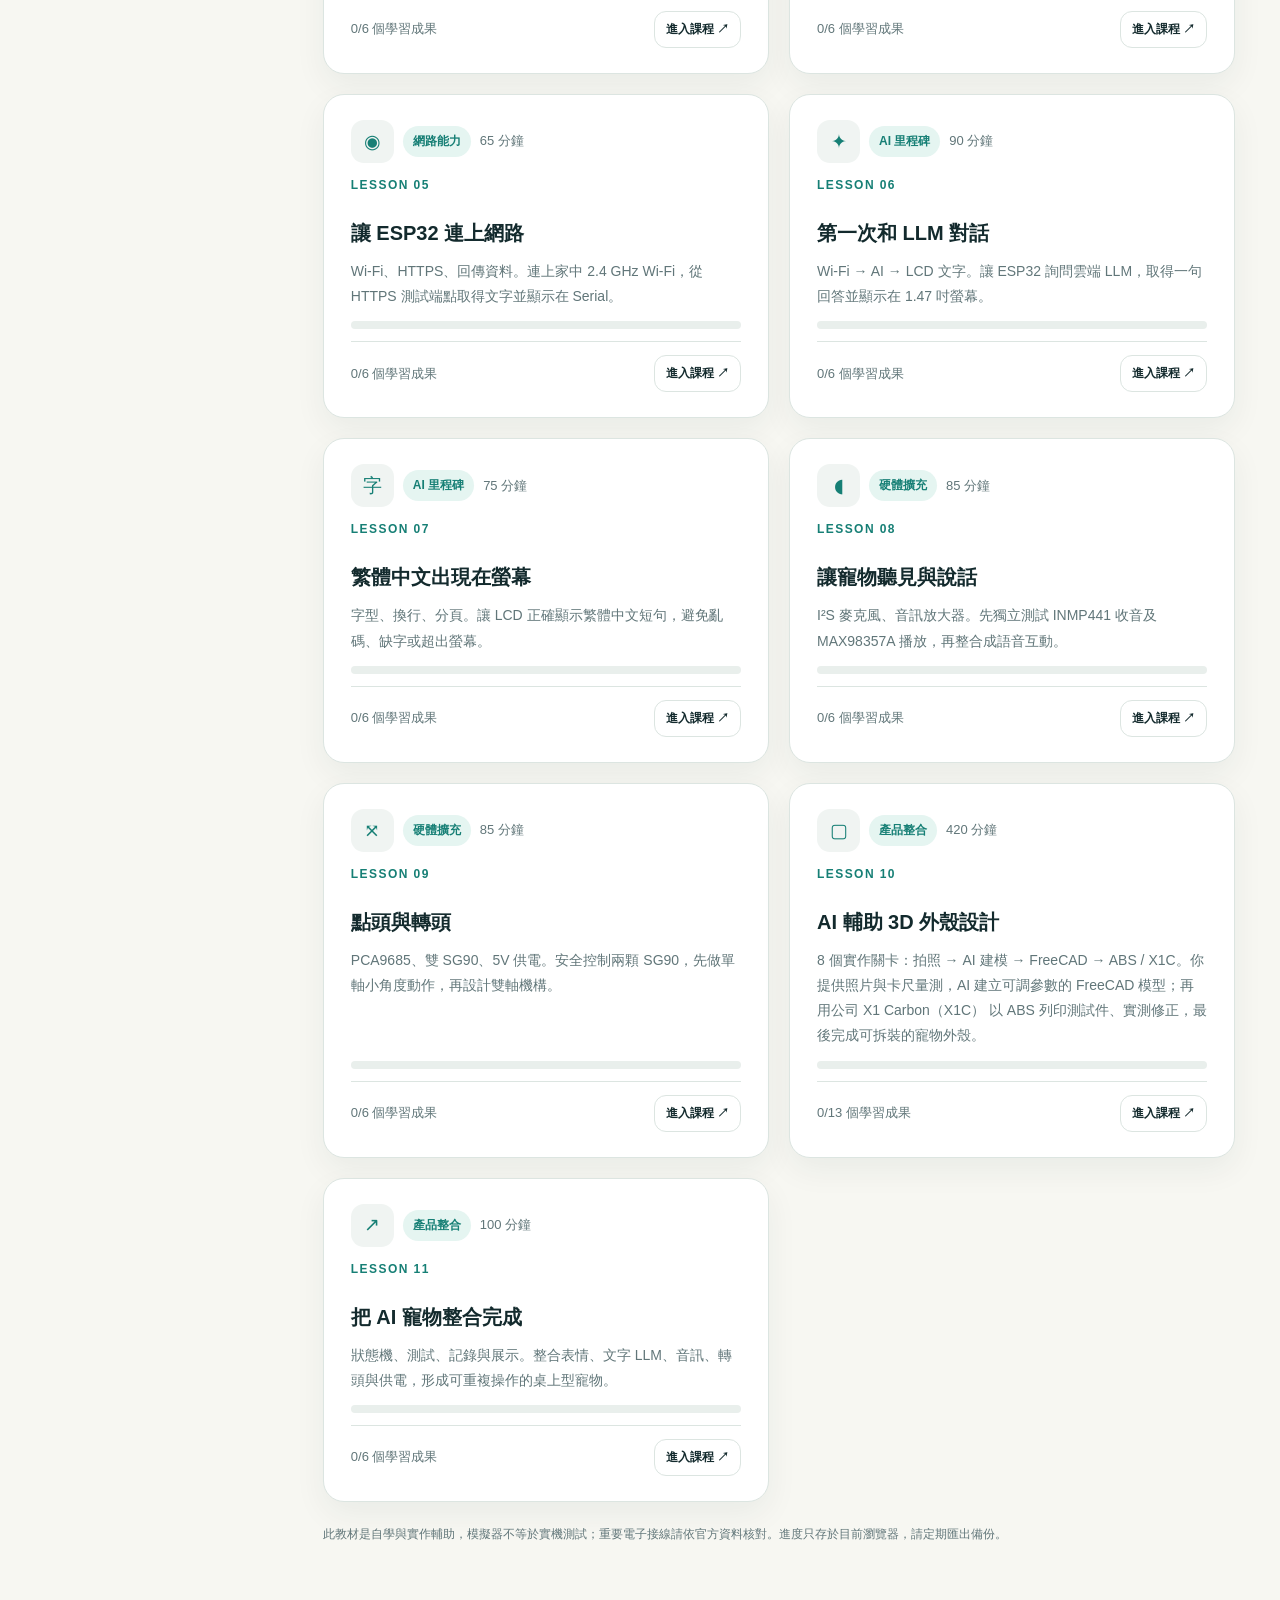
==== commit d4e8de64: "chore(site): refresh X1 Carbon printer model in course pages" ====
--- a/index.html
+++ b/index.html
@@ -7,7 +7,7 @@
 <meta name="description" content="PICO PET LAB：ESP32-S3-LCD-1.47B-M 零基礎到 AI 寵物的 11 堂互動式 HTML 課程，含練習模擬、測驗、筆記與進度備份。">
 <title>互動學習首頁｜PICO PET LAB</title>
 <link rel="stylesheet" href="assets/style.css?v=20261112-desktop-v2">
-<script defer src="assets/courses.js?v=20261113-full3d-v1"></script>
+<script defer src="assets/courses.js?v=20261116-x1c-v1"></script>
 <script defer src="assets/app.js?v=20261113-full3d-v1"></script>
 </head>
 <body>
